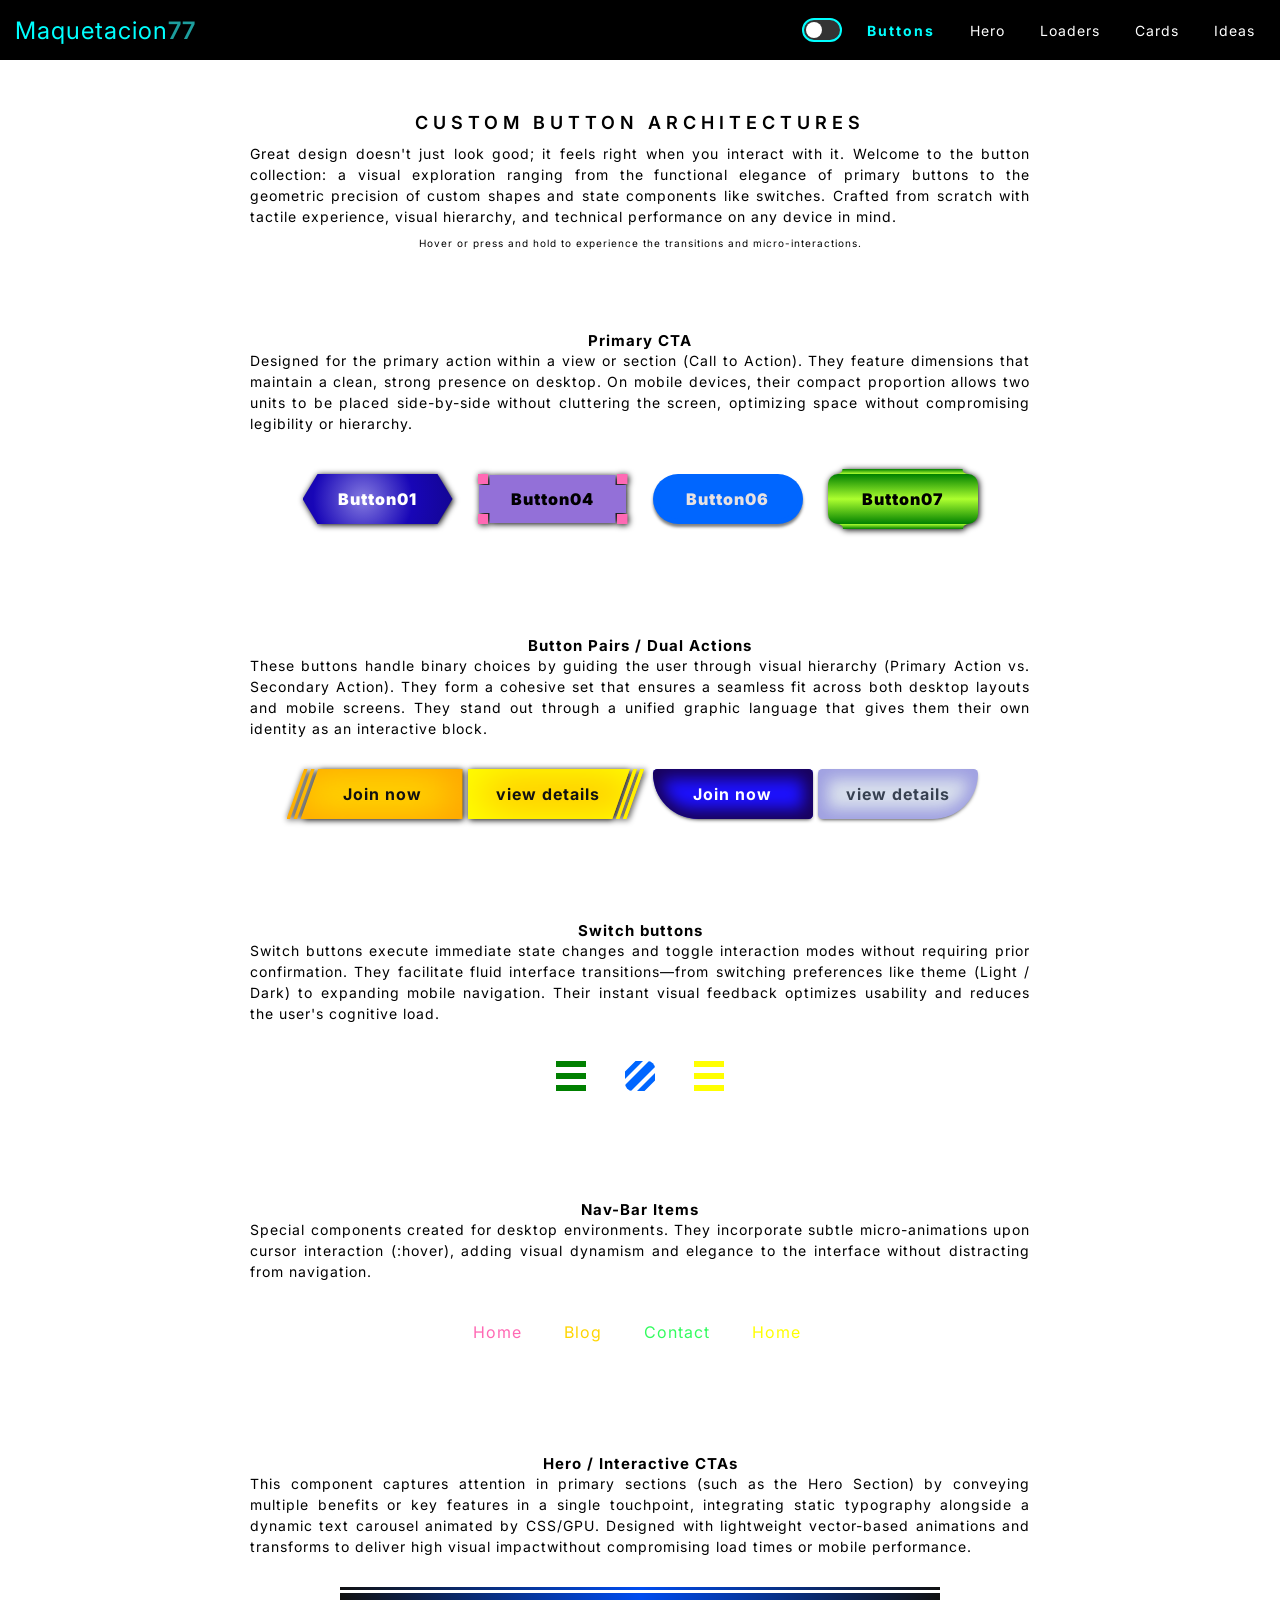
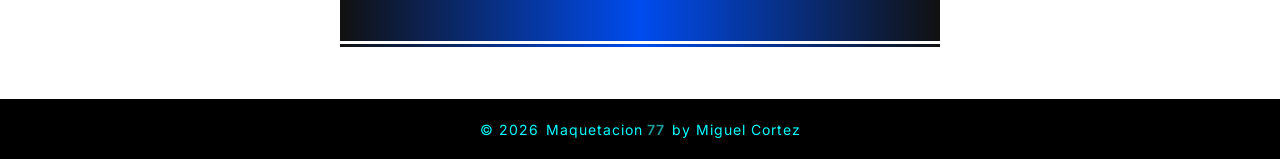
==== buttons.html @ 37ad55af "Update buttons.html" ====
<!doctype html>
<html lang="en">

<head>
  <meta charset="UTF-8" />
  <meta name="viewport" content="width=device-width, initial-scale=1.0" />

  <!-- SEO & Technical Metadata -->
  <title>Interactive Button Components & Gallery | Maquetacion77</title>
  <meta
    name="description"
    content="A curated collection of interactive UI buttons: primary, paired actions, hero triggers, nav-bar buttons, and advanced clip-path switch toggles built with pure CSS and JavaScript."
  />
  <meta name="robots" content="index, follow" />

  <!-- Open Graph / Social Media -->
  <meta property="og:type" content="website" />
  <meta property="og:url" content="https://maquetacion77.github.io/buttons.html" />
  <meta
    property="og:title"
    content="Interactive Button Components & Gallery | Maquetacion77"
  />
  <meta
    property="og:description"
    content="Discover unique button designs, micro-interactions, and fluid switch toggles to inspire your next web project."
  />
  <meta
    property="og:image"
    content="https://maquetacion77.github.io/images/images/buttons-preview.png"
  />

  <!-- Favicon -->
  <link rel="icon" href="favicon.svg" type="image/svg+xml" />

  <!-- Google Fonts -->
  <link rel="preconnect" href="https://fonts.googleapis.com" />
  <link rel="preconnect" href="https://fonts.gstatic.com" crossorigin />
  <link
    href="https://fonts.googleapis.com/css2?family=Inter:wght@400;600;700&family=Montserrat:wght@400;600;700&display=swap"
    rel="stylesheet"
  />

  <!-- CSS Stylesheets -->
  <link rel="stylesheet" href="pre-loader.css" />
  <link rel="stylesheet" href="styles.css" />
  <link rel="stylesheet" href="navbar.css" />
  <link rel="stylesheet" href="section.css" />
  <link rel="stylesheet" href="headerfooter.css" />
  <link rel="stylesheet" href="buttons.css" />

  <!-- Scripts -->
  <script src="pre-loader.js" defer></script>
</head>

<body>
  <!--#region preloader & header -->
  <div class="preloader-overlay" id="preloader">
    <div class="loader-container">
      <div class="spinner one">
        <div></div>
        <div></div>
        <div></div>
        <div></div>
        <div></div>
        <div></div>
        <div></div>
        <div></div>
        <div></div>
        <div></div>
        <div></div>
        <div></div>
      </div>
    </div>
  </div>
  <header class="main-header">
    <a href="index.html" class="logo">
      Maquetacion<span>77</span>
      <span class="sr-only">Go to home - Front-End & Layout Portfolio</span>
    </a>
    <button id="themeToggleBtn" class="header-theme-switch" type="button" aria-label="Cambiar tema de contenedores"
      aria-pressed="false"></button>
    <div id="main-header-deck" class="header__deck">
      <nav class="nav-bar" aria-label="Navegación principal">
        <ul class="nav-list">
          <li class="dropdown">
            <button type="button" class="dropdown-trigger is-current" aria-expanded="false" aria-haspopup="true">
              Buttons
            </button>
            <ul class="dropdown-menu">
              <li><a href="buttons.html#primary_btn">Primary</a></li>
              <li><a href="buttons.html#pairs_btn">Pairs</a></li>
              <li><a href="buttons.html#switch_btn">Switch</a></li>
              <li><a href="buttons.html#nav_btn">Nav</a></li>
              <li><a href="buttons.html#hero_btn">Hero</a></li>
            </ul>
          </li>
          <li class="dropdown">
            <button type="button" class="dropdown-trigger" aria-expanded="false" aria-haspopup="true">
              Hero
            </button>
            <ul class="dropdown-menu">
              <li><a href="hero01.html">Hero01</a></li>
              <li><a href="hero02.html">Hero02</a></li>
            </ul>
          </li>
          <li><a href="custom-loaders.html">Loaders</a></li>
          <li><a href="cards.html">Cards</a></li>
           <li><a href="ideas.html">Ideas</a></li>
        </ul>
      </nav>
    </div>

    <button id="toggleButton" class="nav-toggle" type="button" aria-expanded="false" aria-controls="main-header-deck"
      aria-label="Abrir menú"></button>
  </header>
  <!-- #endregion -->

  <!-- #region descripcion seccion buttons -->
  <section class="primary-section" id="primary_btn">
    <h1>CUSTOM BUTTON ARCHITECTURES</h1>
    <p>
     Great design doesn't just look good; it feels right when you interact with it. Welcome to the button collection: a visual exploration ranging from the functional elegance of primary buttons to the geometric precision of custom shapes and state components like switches. Crafted from scratch with tactile experience, visual hierarchy, and technical performance on any device in mind.
    </p>
    <span>Hover or press and hold to experience the transitions and micro-interactions.</span>
  </section>
  <!-- #endregion -->

  <!-- #region primary_btn -->
  <section class="primary-section">
    <h2>Primary CTA</h2>
    <p>
      Designed for the primary action within a view or section (Call to Action). They feature dimensions that maintain a clean, strong presence on desktop. On mobile devices, their compact proportion allows two units to be placed side-by-side without cluttering the screen, optimizing space without compromising legibility or hierarchy.
    </p>
    <div class="button__container">
        <div class="btn_wrapper"><a href="javascript:void(0)" class="primary_btn primary_btn_01 polygon01">Button01</a></div>
       <div class="btn_wrapper"><a href="javascript:void(0)" class="primary_btn primary_btn_04">Button04</a></div>
        <a href="javascript:void(0)" class="primary_btn primary_btn_06" data-text="Button06">Button06</a>
        <div class="btn_wrapper"><a href="javascript:void(0)" class="primary_btn primary_btn_07">Button07</a></div>
    </div>
  </section>
  <!-- #endregion -->

  <!-- #region pairs_btn -->
  <section class="primary-section" id="pairs_btn">
    <h2>Button Pairs / Dual Actions</h2>
    <p>
      These buttons handle binary choices by guiding the user through visual hierarchy (Primary Action vs. Secondary Action). They form a cohesive set that ensures a seamless fit across both desktop layouts and mobile screens. They stand out through a unified graphic language that gives them their own identity as an interactive block.
    </p>
    <div class="button__container">
      <div class="button-group">
       <div class="btn_wrapper"><a href="javascript:void(0)" class="pair01 btn-primary01"> Join now </a></div> 
       <div class="btn_wrapper"> <a href="javascript:void(0)" class="pair01 btn-secondary01">view details</a></div>
      </div>
       <div class="button-group">
        <a href="javascript:void(0)" class="pair02 btn-primary02"> Join now</a>
        <a href="javascript:void(0)" class="pair02 btn-secondary02" >view details</a>
      </div>
    </div>
  </section>
  <!-- #endregion -->

  <!-- #region switch_btn -->
  <section class="primary-section" id="switch_btn">
    <h2>Switch buttons</h2>
    <p>
     Switch buttons execute immediate state changes and toggle interaction modes without requiring prior confirmation. They facilitate fluid interface transitions—from switching preferences like theme (Light / Dark) to expanding mobile navigation. Their instant visual feedback optimizes usability and reduces the user's cognitive load.
    </p>
    <div class="button__container">
      <button class="s_btn_general switch_btn_01" id="switch_btn_01" aria-label="Cambiar estado"
        aria-pressed="false"></button>
      <button class="s_btn_general switch_btn_02" id="switch_btn_02" aria-label="Cambiar estado"
        aria-pressed="false"></button>
      <button class="s_btn_general switch_btn_03" id="switch_btn_03" aria-label="Cambiar estado"
        aria-pressed="false"></button>
    </div>
  </section>



  <!-- #endregion -->

  <!-- #region nav-bar_btn -->
 <section class="primary-section" id="nav_btn">
    <h2>Nav-Bar Items</h2>
    <p>
Special components created for desktop environments. They incorporate subtle micro-animations upon cursor interaction (:hover), adding visual dynamism and elegance to the interface without distracting from navigation.
    </p>
    <div class="button__container">
      <a href="javascript:void(0)" class="nav-link nav-link01" aria-current="page">Home</a>
      <a href="javascript:void(0)" class="nav-link nav-link04">Blog</a>
      <a href="javascript:void(0)" class="nav-link nav-link05">Contact</a>
      <a href="javascript:void(0)" class="nav-link nav-link06" aria-current="page">Home</a>
      </li>
    </div>
  </section>
  <!-- #endregion -->

  <!-- #region hero_btn -->
  <section class="primary-section" id="hero_btn">
    <h2>Hero / Interactive CTAs</h2>
    <p>
      This component captures attention in primary sections (such as the Hero Section) by conveying multiple benefits or key features in a single touchpoint, integrating static typography alongside a dynamic text carousel animated by CSS/GPU. Designed with lightweight vector-based animations and transforms to deliver high visual impactwithout compromising load times or mobile performance.
    </p>
    <div class="button__container">
  <a href="javascript:void(0)" class="hero-cta-btn">
    <div class="cta-content">
      <span class="cta-static">Boost your workflow:</span>
      <span class="cta-carousel" aria-hidden="true">
        <span class="carousel-item01">Fast and lightweight</span>
        <span class="carousel-item02">GPU animations</span>
        <span class="carousel-item03">100% Responsive</span>
      </span>
    </div>
  </a>
</div>
  </section>
  <!-- #endregion -->
<script src="buttons.js" defer></script>
  <script src="toggleButton.js" defer></script>
  <footer class="flex---">
    <p>
      &copy; 2026 <span>Maquetacion</span><span>77</span> by Miguel Cortez
    </p>
  </footer>
</body>

</html>
---- pre-loader.css ----
/* Capa que bloquea y tapa toda la pantalla */
.preloader-overlay {
  position: fixed;
  top: 0;
  left: 0;
  width: 100vw;
  height: 100vh;
  background-color: var(--cls-black, #000); /* Tu fondo oscuro */
  display: flex;
  justify-content: center;
  align-items: center;
  
  /* Clave de nivel Senior: Debe estar sobre TODO */
  z-index: 99999; 
  
  /* Transición suave para cuando desaparezca */
  transition: opacity 0.5s ease, visibility 0.5s ease;
}

/* LA CLASE SIVIRÁ PARA DESVANECERLO CON JS */
.preloader-overlay.fade-out {
  opacity: 0;
  visibility: hidden;
  pointer-events: none; /* Evita que el usuario haga click sin querer en algo invisible */
}
---- styles.css ----
html {
   font-size: 62.5%;
  scroll-padding-top: 60px;
}
@import url('https://fonts.googleapis.com/css2?family=Inter:ital,opsz,wght@0,14..32,100..900;1,14..32,100..900&display=swap');

:root {
  /* Brand Colors */
  --brand-primary: #00ffff;
  --brand-secondary: #1d9e9e;
  /* Base Colors */
  --cls-white: #ffffff;
  --cls-black: #000000;
   --color-accent: #6495ed;
    --onyx-dark: #171414;
    --Soft-slate-gray:#475569;
  /* Functional / Alpha Colors */
  --bg-overlay: #0000001a; 
   --color-card-overlay: #11111173;
  /* Typography */
  --font-main: "Inter", sans-serif;
   /* Loader */
  --spinner-size: 100px; 
  --scale:1;
  /* nav-buttons */
         --nav02: #13dfdf; 
        --nav03: #ccff00; 
        --nav04: #ffd500; 
        --nav05: #33fc5f; 
        --nav06: #ffff00; 
        --nav07: #ff69b4; 
}

* {
  margin: 0;
  padding: 0;
  box-sizing: border-box;
    font-family: var(--font-main);
     text-decoration: none;
  list-style: none;
  letter-spacing: 1px;
  color: var(--cls-black);
}
a,
button,
input,
textarea,
select,
.is-clickable {
  -webkit-tap-highlight-color: transparent;
}
nav a {
  font-size: 1.5rem;
}
.flex--- {
  display: flex;
  align-items: center;
  justify-content: center;
}
.flex__c---{
  display: flex;
  flex-direction: column;
 align-items: center;
}

body {
  max-width: 1920px;
  margin: auto;
  position: relative;
  padding-top: 60px;
  
}
  p{
    font-size: 1.4rem;
    line-height: 150%;
  }
  .btn_wrapper {
  display: inline-block;
  filter: drop-shadow(1px 1px 3px rgba(0, 0, 0, 1)); 
}
.sr-only {
  position: absolute;
  width: 1px;
  height: 1px;
  padding: 0;
  margin: -1px;
  overflow: hidden;
  clip: rect(0, 0, 0, 0);
  clip-path: inset(50%);
  border: 0;
  white-space: nowrap; 
}

/* #region subtitle_style */

.s_s_01{
  color: #ffffff;
  
  background-color: #57505063;
  background-color: #3a3434;
background-image: url('data:image/svg+xml;utf8,<svg xmlns="http://www.w3.org/2000/svg" width="100" height="100" viewBox="0 0 100 100"> <polygon points="50 0 50 20 20 50 50 80 50 100 0 50" fill="%23f1eaea4c" /> <polygon points="100 50 100 70 70 100 50 100" fill="%23f1eaea4c" /> <polygon points="50 0 70 0 100 30 100 50" fill="%23f1eaea4c" /><polygon points="50 0 100 50 50 100 50 80 80 50 50 20" fill="%231f1e1e" /> <polygon points="0 50 50 100 30 100 0 70" fill="%231f1e1e" /> <polygon points="30 0 50 0 0 50 0 30" fill="%231f1e1e" /></svg>');
  background-repeat: repeat;
  background-size: 30px 30px;
  width:100%;
  height: 40px;
  line-height: 40px; 
  letter-spacing: 1px;
  position: relative;
  border-radius: 25px;
  margin-bottom: 20px;
}
.s_s_01:after{
  content: "";
  position: absolute;
  inset: -4px;
  border: 2px solid #3a3434;
  border-radius: calc(40px + 4px);
}
.s_s_04{
  position: relative;
  padding: 10px 30px;
}
.s_s_04::after{
   content: "";
      position: absolute;
      inset: 0;
       filter: brightness(1.5);
    
      background-color: rgb(20, 9, 226);
      clip-path: polygon(7px 0, 100% 0, 100% 100%, 0 100%, 0 0, 5px 0, 5px 5px, 0 5px, 0 7px, 2px 7px, 2px calc(100% - 7px), 0 calc(100% - 7px), 0 calc(100% - 5px), 5px calc(100% - 5px), 5px 100%, 7px 100%, 7px calc(100% - 2px), calc(100% - 7px) calc(100% - 2px), calc(100% - 7px) 100%, calc(100% - 5px) 100%, calc(100% - 5px) calc(100% - 5px), 100% calc(100% - 5px), 100% calc(100% - 7px), calc(100% - 2px) calc(100% - 7px), calc(100% - 2px) 7px, 100% 7px, 100% 5px, calc(100% - 5px) 5px, calc(100% - 5px) 0, calc(100% - 7px) 0, calc(100% - 7px) 2px, 7px 2px);
}

.s_s_02 {
  max-width: max-content;
  margin-bottom: 5px; 
  padding-left:15px;
  border-radius: 3rem;
  background-color: #111111;
  color: #ffffff;
}

.s_s_02 span {
  display: inline-block; 
  background-color: #ffffff;
  color: #111111;
  padding: 15px ; 
  border: 2px solid #111111;
  border-radius: 3rem; 
}
.s_s_03{
 
  display: block;
  width: 100%;
  height: 70px;
  font-weight: 900;
  box-sizing: border-box;
  position: relative;
  overflow: hidden;
}
.s_s_03 h2{
  width:1920px ;
  height: 70px;
  position: absolute;
  left: 50%;
  transform: translateX(-50%);
  display: flex;
  flex-direction: column;
  padding: 10px;
  background: linear-gradient(to bottom, black 0, white 10px, black 70px);
  
   
    clip-path: path("M0 0 Q1920 0 1920 0 1920 20 1920 20 1060 20 1060 20 1050 20 1050 30 1050 70 960 70 870 70 870 30 870 20 860 20 0 20 0 20 0 0 0 0");
    
    
}

/* #endregion */

/* 1. forces all elements injected by the translator (<font>) to inherit their parent's color */
font {
  color: inherit !important;
}
---- navbar.css ----
.nav-list, 
.dropdown-menu {
  list-style: none;
  margin: 0;
  padding: 0;
}

.nav-list {
  display: flex;
  align-items: center;
  gap: 15px;
}
.nav-bar a,
.dropdown-trigger {
font-size: 1.4rem;
  position: relative;
  text-decoration: none;
  color: var(--cls-white, #fff);
  background: transparent;
  border: none;
  cursor: pointer;
  padding: 5px 10px;
  display: inline-flex;
  align-items: center;
  justify-content: center;
}
.nav-list > li > a::after,
.dropdown-trigger::after {
  content: "";
  z-index: 5;
  position: absolute;
  transition: 0.5s ease;
  top: 0;
  left: 0;
  height: 95%;
  width: 0%;
  border-bottom: 1px solid var(--cls-white, #fff);
}

.nav-bar a:hover::after,
.dropdown-trigger:hover::after
 {
  width: 100%;
}
.nav-bar .is-current { 
  color: var(--brand-primary); 
  font-weight: bolder;
  letter-spacing: 2px;
}
.dropdown {
  display: inline-block;
  position: relative;
}

.dropdown-menu {
  display: block;
  position: absolute;
  top: 100%;
  left: 50%;
  transform: translateX(-50%); 
  background-color: var(--cls-black, #000);
  border-radius: 0 0 10px 10px;
  padding: 10px 0 0 0;
  z-index: 10;
  overflow: hidden;
  clip-path: polygon(0% 0%, 100% 0%, 100% 0%, 0% 0%);
}

@keyframes dropani {
  0% {
    clip-path: polygon(0% 0%, 100% 0%, 100% 0%, 0% 0%);
  }
  100% {
    clip-path: polygon(0% 0%, 100% 0%, 100% 100%, 0% 100%);
  }
}

.dropdown:hover .dropdown-menu,
.dropdown:focus-within .dropdown-menu 
{
  /* display: block; */
  animation: dropani 0.3s linear forwards;
}

.dropdown-menu li a {
  padding: 8px 16px;
  text-decoration: none;
  display: block;
  color: var(--cls-white, #fff);
  transition: 0.3s ease;
  font-size: 1.4rem;
  white-space: nowrap;
}

.dropdown-menu li a:hover {
  background-color: rgb(68, 66, 66); 
}
.nav-toggle {
  width: 30px;
  height: 30px;
  padding: 0;
  position: relative; 
  z-index: 20;
  border: unset;
  cursor: pointer;
  background:transparent; 
  display: none;
}

.nav-toggle:after {
  content: "";
 position: absolute;
 inset: 0;
  background-color: var(--brand-secondary);
 
   clip-path: polygon(
    0%0%,
    50%0%,
    100%0%,
    100%20%,
    0%20%,
    0%0%,
    0%40%,
    40%40%,
    60%40%,
    100%40%,
    100%50%,
    100%60%,
    60%60%,
    40%60%,
    0%60%,
    0%50%,
    0%40%,
    0%80%,
    100%80%,
    100%100%,
    50%100%,
    0%100%,
    0%80%,
    0%40%
  );
   transform: translateZ(0);
  will-change: clip-path;
  transition:clip-path 0.2s ease;
}

.icon:after {

   clip-path: polygon(
    0%20%,
    0%0%,
    20%0%,
    50%40%,
    40%50%,
    0%20%,
    0%80%,
    40%50%,
    50%40%,
    80%0%,
    100%0%,
    100%20%,
    60%50%,
    50%60%,
    20%100%,
    0%100%,
    0%80%,
    50%60%,
    60%50%,
    100%80%,
    100%100%,
    80%100%,
    50%60%,
    0%80%
  );
}
@media only screen and (max-width: 900px) {


  .nav-toggle {
    display: block;
  }

  .header__deck {
    position: fixed;
    background: linear-gradient(to left, #111, var(--brand-secondary), #111);
    top: 0;
    left: 0;
    width: 100%;
    height: 100vh;
    display: flex;
    align-items: center;
    justify-content: center;
    z-index: 10;
    transform: translateX(-100%);
    transition: transform 0.4s ease-in-out, visibility 0.4s;
    visibility: hidden;
  }

  .header__deck.is-open {
    transform: translateX(0);
    visibility: visible;
  }

  .nav-list {
    flex-direction: column;  
    gap: 0;
  }
  .header__deck .nav-bar a,
  .header__deck .dropdown-trigger {
    padding: 10px;
    position: relative;
    display: flex;  
    text-align: center;
    align-items: center;
    justify-content: center;
    color: var(--cls-white);
    width: 110px;
     aspect-ratio: 1/0.8;
    font-size: 1.4rem;
    letter-spacing: 2px;
background: var(--bg-overlay);
    margin: 3px;
    clip-path: polygon(0% 50%, 30% 0%, 70% 0%, 100% 50%, 70% 100%, 30% 100%);
    
  }

  .dropdown-menu {
    top: 35px;
    left: 81px;
    transform: none;
    background-color: transparent;
    border-radius: 0 0 10px 10px;
    padding: 10px 0;
    z-index: 100;
  }

  .header__deck .dropdown-menu li a {
    margin: 6px;
    font-size: 1.4rem;
    clip-path: polygon(0% 50%, 30% 0%, 70% 0%, 100% 50%, 70% 100%, 30% 100%);
    transform: scale(0);
    transition: transform 0.5s ease;
  }
  .dropdown:hover .dropdown-menu li a,
.dropdown:focus-within .dropdown-menu li a {
transform: scale(1);
}

  .nav-bar a::after,
  .dropdown-trigger::after {
    display: none;
  }
}
@media only screen and (max-width: 900px) and (orientation: landscape) and (max-height: 500px){
   .nav-list {
    flex-direction: row;  
    gap: 0;
    
  }
   .header__deck .nav-bar a,
  .header__deck .dropdown-trigger{
    width: 100px;
     aspect-ratio: 1/1.1;
   
     clip-path: polygon(50%0%,100%30%,100%70%,50%100%,0%70%,0%30%);
    
  }
  .dropdown .dropdown-menu
 {
 display: flex;
  flex-direction: row;
  top: -80%;
  left:-50%;  
}
.dropdown .dropdown-menu li a{
 
   margin: 3px;
   aspect-ratio: 1/1.1;
   width: 100px;
  clip-path: polygon(50%0%,100%30%,100%70%,50%100%,0%70%,0%30%);
}
}
---- section.css ----
/* #region 00 */
.primary-section,
.primary-section-cards {
  width: 100%;
  max-width: 800px;
  padding:50px 10px 20px 10px ;
  margin:  2px auto;
  position: relative;
  overflow: hidden;
  display: flex;
  align-items: center;
  justify-content: center;
  flex-wrap: wrap;

}
.primary-section-cards{
height: 470px;
padding: unset;
}

.primary-section h1{
  padding-bottom:10px;
  font-size: 1.8rem;
  font-weight: 600;
  text-align: center;
  letter-spacing: 0.5rem;
}
.primary-section p {
    text-align: justify;
}
.primary-section span{
  text-align: center;
  padding: 10px 0;
}
.loaders-container {
  margin-top: 10px;
  width: 100%;
  height: 300px;
   display: grid;
  grid-template-columns:repeat(5, 1fr) ;
  grid-template-rows: repeat(4, 1fr) 4rem ;

}
.loader-display {
  grid-column: 5 / -1;
  grid-row: 1/ -1; 
  position: relative;
  display: flex;
box-shadow: inset 3px 3px 10px var(--bg-overlay),
inset 0px -3px 10px var(--bg-overlay);
  justify-content: center;
  transition:0.4s ease ;
  background: var(--cls-white);
 transition: background 0.5s ease;
 border-radius: 20px 0 0 20px;
 
}

.loader-display.has-dark-bg {
   transition: background 0.5s ease;
  background: var(--cls-black);
}
.bg-toggle {
  position: absolute;
  top: 10px;
  left: 10px;
  width: 30px;
  height: 30px;
background: #111;
clip-path: polygon(0%0%,40%0%,40%10%,60%10%,60%0%,100%0%,100%40%,90%40%,90%60%,100%60%,100%100%,60%100%,60%90%,40%90%,40%100%,0%100%,0%60%,10%60%,10%40%,0%40%);
   border: transparent;
  border-radius: 50%;
  cursor: pointer;
  transform: rotate(0) scale(1);
  transition: transform 0.5s ease;
  z-index: 5;
}
.loader-display.has-dark-bg .bg-toggle {
    transform: rotate(45deg) scale(0.8);
    background: #fff;
  transition: transform 0.5s ease;
}


.loaders-descriptions {
  grid-column: 2/ 5;
  grid-row: 1 / -1;
display: flex;
  align-items: center;
  justify-content: center;
  padding:10px;
}
.loaders-descriptions p {
  display: none;
  margin: 0;
}

.loaders-descriptions p.active {
  display: block;
}
.loaders-nav {
  display: flex;
  flex-direction: column; 
  grid-column: 1/ 2;
  grid-row: 1/ -1;
  gap: 0.5rem;
  justify-content: center;
  align-items: center;
}

.loaders-nav button {
  width: 100%;
  height: calc(100% / 5);
  font-size: 1.4rem;
  border: none;
  background-color: var( --bg-overlay);
  display: flex;
  align-items: center;
  justify-content: center;
  clip-path: polygon(0% 0%, 90% 0%, 100% 50%, 90% 100%, 0% 100%);
  cursor: pointer;
  position: relative;
  transition: 0.3s ease;
}
.loaders-nav button:hover {
  background-color: var(--brand-secondary);
  color: var(--cls-white);
}
.loaders-nav button::after {
  content: "";
  position: absolute;
  top: 0;
  left: 0;
  height: 100%;
  background-color: var(--brand-primary);
  z-index: 1;
  clip-path: polygon(85% 0%, 90% 0%, 100% 50%, 90% 100%, 85% 100%, 95% 50%);
  width: 100%;
  opacity: 0;
  transition: opacity 0.3s ease-in-out; 
}
.loaders-nav button.active::after {
  opacity: 1;
}
.spinner-card figcaption{
  text-align: center;
}
@media only screen and (max-width: 500px){
  .loaders-nav {
  flex-direction: row; 
  grid-column: 1/ -1;
  grid-row: 5/ -1;
  justify-content: center;
  align-items: center;
} 
.loaders-nav button {
   width: calc(100% / 5);
    height: 100%;
  font-size: 1.4rem;
  display: flex;
  gap: 0.5rem;
   flex-direction: column;
 clip-path: polygon(0%20%,50%0%,100%20%,100%100%,0%100%);
  position: relative;
}
  .loaders-nav button::after {
   height: 100%; 
 clip-path: polygon(0%20%,50%0%,100%20%,100%30%,50%10%,0%30%);
  width: 100%;
 transition: height 0.3s ease-in-out;
  }
    .loaders-nav button .active {
    background-color: var(--brand-primary);
    color: var(--cls-white);
  }
.loader-display {
  grid-column: 1/ -1;
  grid-row: 1/ 2; 
  position: relative;
  display: flex;
  justify-content: center;
  border-radius: 0 0 0 0;
}
.loaders-descriptions {
  grid-column: 1/ -1;
  grid-row: 2 / 5;
  display: flex;
  align-items: center;
  justify-content: center;
  padding: 0;
}
}
/* #endregion */

/* #region 1. Brand / Hero Section Styles===================================== */
.about__01 {
  position: relative;
  clip-path: polygon(0% 0%, 100% 20%, 100% 100%, 0% 100%);
 
}
.about__01::after { 
  content: "";
  position: absolute;
  inset: 0;
 
}
.landing-about__container {
  max-width: 800px;
  margin: 0 auto;
  padding: 80px 10px;
  position: relative;
}
.landing-about__text {
  font-size: 1.6rem;
  line-height: 150%;
}
.landing-hero {
  max-width: 1920px;
  height: calc(100vh - 60px);
  display: flex;
  align-items: center;
  justify-content: left;
  position: relative;
  overflow: hidden;
}
   :root {
 --primary-color: conic-gradient(from -40deg,white, var(--brand-secondary),white);
}
.recuadro,
.recuadro div{
   display: flex;
   align-items: center;
   justify-content: center;
     background-image: var(--primary-color);
}
.recuadro{
  z-index: -5;
    width: 5000px;
    height: 5000px;
    overflow: hidden;
}

.recuadro div{
  position: absolute;
    border-radius: 50%;

}
.recuadro .borde{ width: 4500px;height:4500px;box-shadow: -3px -3px 3px 0px rgba(0, 0, 0, 0.421);}
.recuadro .borde02{width: 1800px;height: 1800px;box-shadow: -3px -3px 3px 0px rgba(0, 0, 0, 0.421);}
.recuadro .borde03{width: 1600px;height:1600px;box-shadow: -3px -3px 3px 0px rgba(0, 0, 0, 0.421);}
.recuadro .borde04{width: 1400px;height: 1400px;box-shadow: -3px -3px 3px 0px rgba(0, 0, 0, 0.421);}
.recuadro .borde05{width: 1200px;height: 1200px;box-shadow: -3px -3px 3px 0px rgba(0, 0, 0, 0.421);}
.recuadro .borde06{width: 1000px;height: 1000px;box-shadow: -3px -3px 3px 0px rgba(0, 0, 0, 0.421);}
.recuadro .borde07{width: 800px;height: 800px;box-shadow: -3px -3px 3px 0px rgba(0, 0, 0, 0.421);}
.recuadro .borde08{width: 600px;height: 600px;box-shadow: -3px -3px 3px 0px rgba(0, 0, 0, 0.421);}
.recuadro .borde09{width: 400px;height: 400px;box-shadow: -3px -3px 3px 0px rgba(0, 0, 0, 0.421);}
.recuadro .borde10{width: 200px;height: 200px;box-shadow: -3px -3px 3px 0px rgba(0, 0, 0, 0.421);}
.landing-hero__container {
 
  position: absolute;
  top: 60%;
  left: 5%;
  max-width: 600px;
  padding: 15px 10px;
}
.landing-hero__subtitle {
  color: var(--Soft-slate-gray);
  font-size: 1.6rem;
  line-height: 150%;
}
.landing-hero__title {
  font-size: 4rem;
  color: var(--Soft-slate-gray);
}
/* #endregion */

/*#region 2. 1L&2R=====================================*/

.about-grid {
  position: relative;
  max-width: 1150px;
  margin: 0 auto;
  display: flex;
  padding: 30px 10px ;
  gap: 10px;
}
.about-grid:not(:last-of-type):after
{
  content: "";
  position: absolute;
  width: 100%;
  height: 5px;
  bottom: 0px;
  right: 0;
  left: 0;
  margin:0 auto;
background: linear-gradient(to bottom, rgb(240, 239, 234), rgb(24, 22, 22));
}
.about-grid h2{
  text-align: center;
}

/* Secondary Column (Wrapper for the 2 right-hand cards)*/
.about-grid__secondary-column {
  flex-grow: 1; 
  min-width: 0;
  display: flex;
  flex-direction: column;
  gap: 10px;
}
/* ==========================================================================
   3. Component: Cards & Media
   ========================================================================== */

/* Specific size for the main featured card on desktop */
.card--featured {
  min-width: 66%;
}
/* Image Wrapper and Sizing */
.card__image-wrapper {
  position: relative;
  width: 100%;
  aspect-ratio: 16 / 9;
  overflow: hidden;
}
.card__img {
  width: 100%;
  height: 100%;
  object-fit: cover;
  display: block;
}
/* Card Content Areas */
.card__content {
  padding: 30px 0;
  display: flex;
  flex-direction: column;
}

.card__overlay-content {
  position: absolute;
  bottom: 0;
  left: 0;
  right: 0;
  padding: 20px;
  background: linear-gradient(to top, rgba(0,0,0,0.85), rgba(0,0,0,0));
}
.card__overlay-content h2, 
.card__overlay-content p{
  color: #fff;
}
/* ==========================================================================
   4. Flexbox Alignment Logic for Secondary Column (Dynamic heights)
   ========================================================================== */
/* Force first card to stretch vertically */
.about-grid__secondary-column .card:first-child {
  flex-grow: 1;
  display: flex;
  flex-direction: column;
}
/* Adjust image container of first card to use full available height */
.about-grid__secondary-column .card:first-child .card__image-wrapper {
  flex-grow: 1;
  height: 100%;
  aspect-ratio: auto; /* Overrides 16:9 to adapt vertically */
}
/* Second card adapts natively to its text length without stretching */
.about-grid__secondary-column .card:last-child {
  flex-grow: 0;
}
/* ==========================================================================
   5. Responsive Media Queries
   ========================================================================== */
@media only screen and (max-width: 1130px) {
  /* Set both columns to exactly 50% width minus half of the 10px gap */
  .card--featured, 
  .about-grid__secondary-column {
    flex: 0 0 calc(50% - 5px); 
    min-width: 0;
    
  }
}

@media only screen and (max-width: 560px) {
 
  .about-grid {
    flex-direction: column;
  }
  .about-grid__secondary-column {
    flex-direction:column;
  }
}
/* #endregion */

/* #region 3. SECTION: About Showcase (40/60 Layout) */


.about-grid__aside-container {
  flex: 0 0 calc(40% - 5px);
  min-width: 0;
  position: relative; 
}
    .about-grid__aside-container img{
      width: 100%;
      height: 100%;
    }
.about-grid__main-content {
  flex: 0 0 calc(60% - 5px);
  min-width: 0;
  display: flex;
  flex-direction: column;
  justify-content: center;
}
/* RESPONSIVE: Stacks vertically at 1130px with right column on top */
@media only screen and (max-width: 1130px) {
  .about-grid.px1130 {
    flex-direction: column;
    gap: 20px; 
  }
  .about-grid__aside-container,
  .about-grid__main-content {
    flex: 0 0 calc(100% - 10px); /* Ambos toman el 100% del ancho disponible */
  }
  .about-grid__text {
    text-align: left; /* Mejora la legibilidad en pantallas más chicas */
  }
}
/* #endregion */

/* #region 4. 1L&1R=====================================  */


.split-card {
  flex: 0 0 calc(50% - 5px); 
  min-width: 0;
  display: flex;
  gap: 15px;
}

.split-card--image-left {
  flex-direction: row-reverse;
}

.split-card--image-right {
  flex-direction: row;
}

.split-card__image-wrapper_x4 {
  flex: 0 0 calc(50% - 7.5px);
  aspect-ratio: 16 / 9;
  display: flex;
  flex-wrap: wrap;
  gap: 10px;
  overflow: hidden;
}

.split-card__image-wrapper_x4 img {
  width: calc(50% - 5px);
  height: calc(50% - 5px);
  object-fit: cover;
  display: block;
}

.split-card__content:nth-child(1) {
  flex: 0 0 calc(100% - 0px);
  display: flex;
  flex-direction: column;
}

.split-card__content:nth-child(2) {
  flex: 0 0 calc(50% - 7.5px);
  display: flex;
  flex-direction: column;
  align-items: center;
}
.split-card__title {
  margin: 0 0 10px 0;
  font-size: 1.5rem;
  line-height: 1.2;
}



/* RESPONSIVE */
@media only screen and (max-width: 1130px) {
  .split-card {
    flex-direction: column !important;
    gap: 15px;
    height: auto; 
  }

  .split-card__image-wrapper_x4 {
    flex: none; 
    width: 100%;
    aspect-ratio: 16 / 9; 
    height: auto; 
  }

  .split-card__content {
    flex: none; 
    height: auto;
  }
}

@media only screen and (max-width: 560px) {
  .split-grid {
    flex-direction: column;
    gap: 30px;
  }

  .split-card {
    flex: 0 0 100%;
  }
}

/* #endregion */

/* #region 5. carrousel&subtitle===================================== */

.carousel-container {
  width: 100%;
display: flex;
justify-content: center;
  overflow: hidden; 
}
.s_s_03,
.carousel-container{
 -webkit-mask-image: linear-gradient(to right, transparent, black 15%, black 85%, transparent);
  mask-image: linear-gradient(to right, transparent, black 15%, black 85%, transparent);
}
.images-track {
  display: flex;
  gap: 10px;              
  width: max-content;     
  margin: 0 auto;          
}

/* 3. Reglas estrictas para las imágenes */
.images-track img {
  width: 100px;
  height: 100px;
  flex-shrink: 0;         
  object-fit: cover;
}

/* Estilos básicos para los textos inferiores */
.about-subtitle {
  /* margin: 10px 0 0 0; */
  font-size: 1.8rem;
  text-align: center;
}

.about-text {
margin: 0 auto;
  max-width: 800px;
}
/* #endregion */

/* #region 6. 1L&1R cards=====================================  */
.split-card__image-wrapper_x1 {
  flex: 0 0 calc(50% - 7.5px);
  overflow: hidden;
}
.split-card__image-wrapper_x1 img{
  width: 100%;
  object-fit: cover;
  display: block;
}
.split-card__title {
  margin: 0 0 10px 0;
  font-size: 1.5rem;
  line-height: 1.2;
}
/* RESPONSIVE */
@media only screen and (max-width: 1130px) {
  .split-card__image-wrapper_x1 {
    flex: none; 
    display: flex;
  }

  .split-card__content {
    flex: none; /* Permite que el contenedor de texto mida exactamente lo que ocupe su párrafo */
    height: auto;
  }
}

@media only screen and (max-width: 560px) {
  .split-grid {
    flex-direction: column;
    gap: 30px;
  }
  .split-card {
    flex: 0 0 100%;
  }
}

/* #endregion */
---- headerfooter.css ----
.main-header{
  width: 100%;
  height: 60px;
  background-color: var(--cls-black);
  display: flex;
  align-items: center;
  justify-content: space-between;
  padding: 15px;
  position: fixed;
  top: 0;
  left: 0;
  z-index: 100;
}



.logo {
  font-size: 2.4rem;
  color: var(--brand-primary);
  text-decoration: none; /* Limpieza visual */
}

.logo span {
  font-weight: 600;
  color: var(--brand-secondary);
}

@media only screen and (max-width: 850px) {
  /* Al estar el botón adentro, el logo se queda a la izquierda y el botón a la derecha naturalmente */
.main-header{
    justify-content: space-between; 
  }
  /* .logo span {
    font-size:rem;
  } */
}

footer {
  width: 100%;
  height: 60px;
  background-color:var(--cls-black);
}
footer p {
  color: var(--brand-primary);
  font-size: 1.4rem;
  line-height: 150%;
}
footer p span {
  color: var(--brand-primary);
  padding: 2px;
}
footer p span:last-child {
  font-weight: 600;
  color: var(--brand-secondary);
}
---- buttons.css ----
/* #region 00 theme-switch */
.main-header {
  display: flex;
  align-items: center;
  justify-content: space-between;
}

.header-theme-switch {
  width: 40px;
  height: 24px;
  background-color: #333;
  border: 2px solid var(--brand-primary, #00ffff);
  border-radius: 12px;
  cursor: pointer;
  position: relative;
  z-index: 9; 
  margin-left: auto;
  margin-right: 15px;
  transition:
    background-color 0.3s ease,
    border-color 0.3s ease;
  padding: 0;
  outline: none;
  -webkit-tap-highlight-color: transparent;
}

.header-theme-switch::after {
  content: "";
  position: absolute;
  top: 2px;
  left: 2px;
  width: 16px;
  height: 16px;
  background-color: #fff;
  border-radius: 50%;
  transition:
    transform 0.3s ease,
    background-color 0.3s ease;
}

.header-theme-switch.theme-active {
  background-color: var(--brand-primary, #00ffff);
}

.header-theme-switch.theme-active::after {
  transform: translateX(16px);
  background-color: #111;
}

.header-theme-switch:focus-visible {
  outline: 2px solid #fff;
  outline-offset: 2px;
}


.button__container.bg-dark-theme {
  background-color: #111 !important;
  transition: background-color 0.4s ease;
}
/* #endregion */

/* #region 01 primary*/

@import url("https://fonts.googleapis.com/css2?family=Kdam+Thmor+Pro&display=swap");

.button__container {
  width: 100%;
  display: flex;
  flex-wrap: wrap;
  align-items: center;
  justify-content: center;
  gap: 25px;
  margin: 10px 0;
  transition: background-color 0.4s ease;
  padding: 20px 0;
}

.button__container .primary_btn {
  width: 150px;
  height: 50px;
  box-sizing: border-box;
  display: block;
  text-align: center;
  line-height: 50px;
  font-size: 1.6rem;
  letter-spacing: 1px;
  position: relative;
  font-weight: bold;
  margin: 10px 0;
  font-weight: 900;
}
.polygon01 {
  clip-path: path(
    "M15 0 Q135 0 135 0 150 25 150 25 135 50 135 50 15 50 15 50 0 25 0 25 15 0 15 0"
  );
}
.btn_wrapper {
  display: inline-block;
  filter: drop-shadow(1px 1px 3px rgba(0, 0, 0, 1)); 
}
.primary_btn_01 {
  color: #fff;
  background: radial-gradient(
    circle at 40% 50%,
    rgb(132, 122, 224) 0px,
    rgb(24, 6, 183) 50px,
    rgb(8, 3, 53) 200px
  );
  transition:transform 0.3s ease;
}
.primary_btn_01:hover{
  transform: scale(1.03);
}

.primary_btn_04 {
  transition:
    background-color 0.3s ease,
    color 0.3s ease;
  z-index: 2;
}
.primary_btn_04::after,
.primary_btn_04::before {
  content: "";
  transition: background-color 0.3s ease;
  position: absolute;
  inset: 0;
  z-index: -1;
}
.primary_btn_04::after {
  background-color: #ff69b4;
  clip-path: polygon(
    0%0%,
    7%0%,
    7%20%,
    0%20%,
    0%0%,
    0%100%,
    0%80%,
    7%80%,
    7%100%,
    0%100%,
    100%100%,
    93%100%,
    93%80%,
    100%80%,
    100%100%,
    100%0%,
    100%20%,
    93%20%,
    93%0%,
    100%0%,
    100%100%,
    0%100%
  );
}
.primary_btn_04::before {
  background: #9370d8;
  clip-path: polygon(
    1%22%,
    8%22%,
    8%2%,
    92%2%,
    92%22%,
    99%22%,
    99%78%,
    92%78%,
    92%98%,
    8%98%,
    8%78%,
    1%78%
  );
}
.primary_btn_04:hover:after {
  background-color: #9370d8;
}
.primary_btn_04:hover:before {
  background-color: #ff69b4;
}

.primary_btn_06{
   color: #e7e1e1;
  border-radius: 25px;
  background-color:  #0066ff;
  box-shadow: 0 3px 3px rgba(0, 0, 0,0.5);
}

.primary_btn_06:after{
    content:attr(data-text);
    position: absolute;
    display: flex;
    justify-content: center;
    align-items: center;
  inset: 5px;
  background-color:  #0066ff;
  border-radius: calc(25px + 5px);
     transition: background-color 0.2s ease-in-out, box-shadow 0.2s ease-in-out;
}
.primary_btn_06:hover::after{
  box-shadow: inset 0 2px 4px rgba(0, 0, 0, 0.4);
background-color: #095fe0;
}

.primary_btn_07 {
  background: linear-gradient(to top, green, greenyellow, green);
  border-radius: 10px;
  transition:
    color 0.3s ease,
    letter-spacing 0.3s ease;
}
.primary_btn_07:hover {
  color: rgb(62, 60, 60);
  letter-spacing: 2px;
}
.primary_btn_07::after,
.primary_btn_07::before {
  content: "";
  width: 100%;
  height: 5px;
  position: absolute;
  top: -5px;
  left: 0;
  background: linear-gradient(to top, greenyellow, green);
  clip-path: path("M8 5 Q15 5 15 0 135 0 135 0 135 5 142 5 8 5 8 5  ");
}
.primary_btn_07::before {
  transform: rotate(180deg);
  top: 50px;
}
/* #endregion */

/* #region 02 pairs */

      .button-group {
        width: 325px;
        height: 50px;
        box-sizing: border-box;
        display: flex;
        justify-content: space-between;
      }
      /* #region pair01 */
      .button-group .pair01 {
        width: 160px;
        height: 50px;
        color: #111;
        font-weight: bold;
        display: flex;
        justify-content: center;
        align-items: center;
        text-decoration: none;
        font-size: 1.6rem;
        letter-spacing: 1px;
        position: relative;
        z-index: 2;
        
        /* filter: drop-shadow(0 0.3rem 0.1rem rgb(243, 0, 0)); */
      }
      .button-group .pair01.btn-primary01::after,
      .button-group .pair01.btn-secondary01::after {
        content: "";
        position: absolute;
        width: 110%;
        height: 100%;
        top: 0;
        right: 0;
        background: #ffff00;
        box-shadow: inset 10px 10px 50px #ffa500,
        inset -10px -10px 50px  #ffa500;
        z-index: -1;
        transform: translateZ(0);
        will-change: clip-path;
        transition: clip-path 0.3s ease;
      
         /* clip-path: polygon(100%0%,100%100%,8%100%,18%0%,18%0%,8%100%,8%100%,18%0%,18%0%,8%100%,8%100%,18%0%); */
           clip-path: polygon(100%0%,100%100%,0%100%,10%0%,12%0%,2%100%,4%100%,14%0%,16%0%,6%100%,8%100%,18%0%);
      }
      .button-group .pair01.btn-secondary01::after {
        transform: rotate(180deg);
           background: #ffa500;
      box-shadow: inset 10px 10px 50px #ffff00,
        inset -10px -10px 50px #ffff00;
        right: -10%;
       
      }
      /* .button-group .pair01:hover::after{
         clip-path: polygon(100%0%,100%100%,0%100%,10%0%,12%0%,2%100%,4%100%,14%0%,16%0%,6%100%,8%100%,18%0%);
      } */
      /* #endregion */

    /* #region pair02 */
      .button-group .pair02 {
        width: 160px;
        height: 50px;
        position: relative;
           font-weight: bold;
        display: flex;
        justify-content: center;
        align-items: center;
        font-size: 1.6rem;
        letter-spacing: 1px;
         
      }
      .button-group .pair02.btn-primary02{
          content: attr(data-text);
        background: #1d11ff;
        color: #FFFFFF;
        border-radius: 5px 5px 5px 50px;
        box-shadow: inset 0 0 15px 10px rgba(24, 1, 73, 0.902),
          0 2px 4px -2px rgba(0, 0, 0,1);
      }
       .button-group .pair02.btn-secondary02{
          content: attr(data-text);
        background: #d9e0ed;
        color: #374151;
        border-radius: 5px 5px 50px 5px;
        box-shadow: inset 0 0 15px 10px rgba(27, 12, 198, 0.3),
          0 2px 4px -2px rgba(0, 0, 0,1);
      }
      .button-group .pair02::after
       {
        position: absolute;
      inset: 0;
     
       
        will-change: transform;
        transition: transform 0.3s ease;
      }
       .button-group .pair02:hover:after{
         transform:skew(-10deg) translateX(0px);
       }
  
    
      /* #endregion */      

      /* #endregion */

/* #region 03 switch */

.s_btn_general.switch_btn_01,
.s_btn_general.switch_btn_02,
.s_btn_general.switch_btn_03 {
  width: 44px;
  height: 44px;
  padding: 0;
  background: transparent;
  border: none;
  cursor: pointer;
  position: relative;
  display: flex;
  align-items: center;
  justify-content: center;
}
.switch_btn_01:after,
.switch_btn_02:after,
.switch_btn_03:after {
  content: "";
  width: 30px;
  height: 30px;
  position: absolute;
  transform: translateZ(0);
  will-change: clip-path;
  transition: clip-path 0.3s ease;
}
.switch_btn_01:after {
  background-color: green;
  clip-path: polygon(
    0%0%,
    50%0%,
    100%0%,
    100%20%,
    0%20%,
    0%0%,
    0%40%,
    40%40%,
    60%40%,
    100%40%,
    100%50%,
    100%60%,
    60%60%,
    40%60%,
    0%60%,
    0%50%,
    0%40%,
    0%80%,
    100%80%,
    100%100%,
    50%100%,
    0%100%,
    0%80%,
    0%40%
  );
}
.switch_btn_02:after {
  background-color: #0066ff;
  border-radius: 25%;
  clip-path: polygon(
    0%100%,
    0%80%,
    80%0%,
    60%0%,
    0%60%,
    0%35%,
    35%0%,
    100%0%,
    100%65%,
    65%100%,
    40%100%,
    100%40%,
    100%20%,
    20%100%
  );
}
.switch_btn_03:after {
  background-color: #ffff00;
  clip-path: polygon(
    0%0%,
    50%0%,
    100%0%,
    100%20%,
    50%20%,
    0%20%,
    0%0%,
    0%40%,
    50%40%,
    100%40%,
    100%60%,
    50%60%,
    0%60%,
    0%40%,
    0%80%,
    50%80%,
    100%80%,
    100%100%,
    50%100%,
    0%100%,
    0%80%
  );
}
.switch_btn_01.icon_01:after {
  clip-path: polygon(
    0%20%,
    0%0%,
    20%0%,
    50%40%,
    40%50%,
    0%20%,
    0%80%,
    40%50%,
    50%40%,
    80%0%,
    100%0%,
    100%20%,
    60%50%,
    50%60%,
    20%100%,
    0%100%,
    0%80%,
    50%60%,
    60%50%,
    100%80%,
    100%100%,
    80%100%,
    50%60%,
    0%80%
  );
}
.switch_btn_02.icon_02:after {
  clip-path: polygon(
    0%100%,
    0%80%,
    60%20%,
    60%20%,
    0%20%,
    0%0%,
    80%0%,
    100%0%,
    100%20%,
    100%100%,
    80%100%,
    80%40%,
    80%40%,
    20%100%
  );
  border-radius: 25% 0 25% 25%;
}
.switch_btn_03.icon_03:after {
  clip-path: polygon(
    0%20%,
    50%0%,
    100%20%,
    100%40%,
    50%20%,
    0%40%,
    0%20%,
    0%50%,
    50%30%,
    100%50%,
    100%70%,
    50%50%,
    0%70%,
    0%50%,
    0%80%,
    50%60%,
    100%80%,
    100%100%,
    50%80%,
    0%100%,
    0%80%
  );
}
.switch_btn_01:focus-visible,
.switch_btn_02:focus-visible,
.switch_btn_03:focus-visible {
  outline: 2px solid #0066ff;
  outline-offset: 2px;
  border-radius: 4px;
}
/* #endregion */

/* #region 04 nav */
 .nav-link {
        font-size: 1.6rem;
        position: relative;
        text-decoration: none;
        background: transparent;
        font-family: "Inter", sans-serif;
        letter-spacing: 1px;
        cursor: pointer;
        display: flex;
        align-items: center;
        justify-content: center;
         padding: 3px 5px;
      }
      
/* #region nav-link01 */
 .nav-link01 {
        color: var(--nav07);
      }

      .nav-link01::after {
        content: "";
        position: absolute;
        inset: 0;
        border-bottom: 1px solid currentColor;
        transform: scaleX(0%);
        transition: transform 0.2s linear;
      }

      .nav-link01:hover::after {
        transform: scaleX(100%);
      }
/* #endregion */

/* #region nav-link04 */
 .nav-link04 {
 padding: 10px 12px;
        color: var(--nav04);
      }
      .nav-link04::after,
      .nav-link04::before {
        content: "";
        position: absolute;
        inset: 0;
       
         border: 3px double currentColor;
  clip-path: polygon(0%0%,0%0%,0%0%,0%0%,0%0%,0%0%);
   
        transition: clip-path 0.2s linear;
        will-change: clip-path;
        transform: translateZ(0);
      }
      .nav-link04:hover::after,
        .nav-link04:hover::before {
          clip-path: polygon(0%0%,80%0%,80%20%,20%20%,20%80%,0%80%);
      }
        .nav-link04::after{
          transform: rotate(180deg);
        }
/* #endregion */


/* #region nav-link05 */
.nav-link05{
  padding: 8px 10px;
  color: var(--nav05);
}
.nav-link05{
  padding: 3px 5px;
}
 .nav-link05::after,
      .nav-link05::before {
        content: "";
        position: absolute;
        transition: transform 0.3s ease;
      }
      .nav-link05::after {
        width: 100%;
        height: 140%;
        transform: scaleY(0);
  border-inline: 1px solid currentcolor;
      }
        .nav-link05::before{
        width: 115%;
        height: 100%;
        transform: scaleX(0);
  border-block: 1px solid currentcolor;
      }
      .nav-link05:hover::after {
              transform: scaleY(1);
      }
         .nav-link05:hover::before {
              transform: scaleX(1);
      }
/* #endregion */

/* #region nav-link06 */
.nav-link06{
  color: var(--nav06);
    padding: 10px 12px;
}
  .nav-link06::after,
      .nav-link06::before {
        content: "";
        position: absolute;

        transition: opacity 0.5s ease;
      }
      .nav-link06::after {
        width: 90%;
        height: 50%;
        opacity: 0;
        border-bottom: 1px solid currentColor;
      }
      .nav-link06::before {
        top: 80%;
        width: 25px;
        height: 50%;
        opacity: 0;
        clip-path: polygon(0%0%, 100%0%, 50%20%);
        background: var(--nav06);
      }
      .nav-link06:hover::after,
      .nav-link06:hover::before {
        opacity: 1;
      }
/* #endregion */


/* #endregion */

/* #region 05 heroCTA */
.hero-cta-btn {
  width: 100%;
  max-width: 600px;
  height: 60px;
  display: inline-flex;
  align-items: center;
  justify-content: space-between;    
  background:linear-gradient(to left, #111, #004cef,#111);
  color: #ffffff;
  text-decoration: none;
  box-sizing: border-box;
  overflow: hidden;
  transition: transform 0.2s cubic-bezier(0.16, 1, 0.3, 1), 
              box-shadow 0.2s ease;
  will-change: transform;
  clip-path: polygon(0%0%,100%0%,100%5%,0%5%,0%10%,100%10%,100%90%,0%90%,0%95%,100%95%,100%100%,0%100%);
  content-visibility: auto;
}
.hero-cta-btn:hover {
  transform: translate3d(0, -2px, 0); 
  box-shadow: 0 10px 25px -5px rgba(0, 0, 0, 0.3);
}
.hero-cta-btn:focus-visible {
  outline: 3px solid #60a5fa;
  outline-offset: 2px;
}
.hero-cta-btn:hover .carousel-item01,
.hero-cta-btn:hover .carousel-item02,
.hero-cta-btn:hover .carousel-item03,
.hero-cta-btn:focus .carousel-item01,
.hero-cta-btn:focus .carousel-item02,
.hero-cta-btn:focus .carousel-item03 {
  animation-play-state: paused;
}
.cta-content {
  width: 100%;
  height: 100%;
  display: flex;
  align-items: center;
  justify-content: space-between;
  gap: 8px;
  overflow: hidden;
  font-size: clamp(1.2rem, 2.5vw, 1.4rem);
  font-weight: 500;
  padding: 0 16px;
}
.cta-carousel,
.cta-static {
  width: 50%;
  height: 100%;
  display: flex;
  align-items: center;
  overflow: hidden;
  position: relative;
}
.cta-static {
  justify-content: flex-end;
  text-align: right;
  white-space: nowrap;
  color: var(--cls-white);
}
.carousel-item01,
.carousel-item02,
.carousel-item03 {
  animation: hero_cta_ani_01 10.8s linear infinite;
  clip-path: polygon(0% 0%, 0% 0%, 0% 100%, 0% 100%);
  will-change: clip-path;
  position: absolute;
  display: flex;
  justify-content: flex-start;
  align-items: center;
  height: 100%;
  width: 100%;
  color: #cfdcec;
  white-space: nowrap;
}

.carousel-item02 {
  animation-delay: 3.6s;
}

.carousel-item03 {
  animation-delay: 7.2s;
}

@keyframes hero_cta_ani_01 {
  0%   { clip-path: polygon(0% 0%, 0% 0%, 0% 100%, 0% 100%); }
  5%   { clip-path: polygon(0% 0%, 100% 0%, 100% 100%, 0% 100%); }
  28%  { clip-path: polygon(0% 0%, 100% 0%, 100% 100%, 0% 100%); }
  33%  { clip-path: polygon(0% 0%, 0% 0%, 0% 100%, 0% 100%); }
  100% { clip-path: polygon(0% 0%, 0% 0%, 0% 100%, 0% 100%); }
}
@media (prefers-reduced-motion: reduce) {
  .carousel-item01,
  .carousel-item02,
  .carousel-item03 {
    animation: none;
    clip-path: none;
    position: static;
  }
  .carousel-item02,
  .carousel-item03 {
    display: none;
  }
}
/* #endregion */
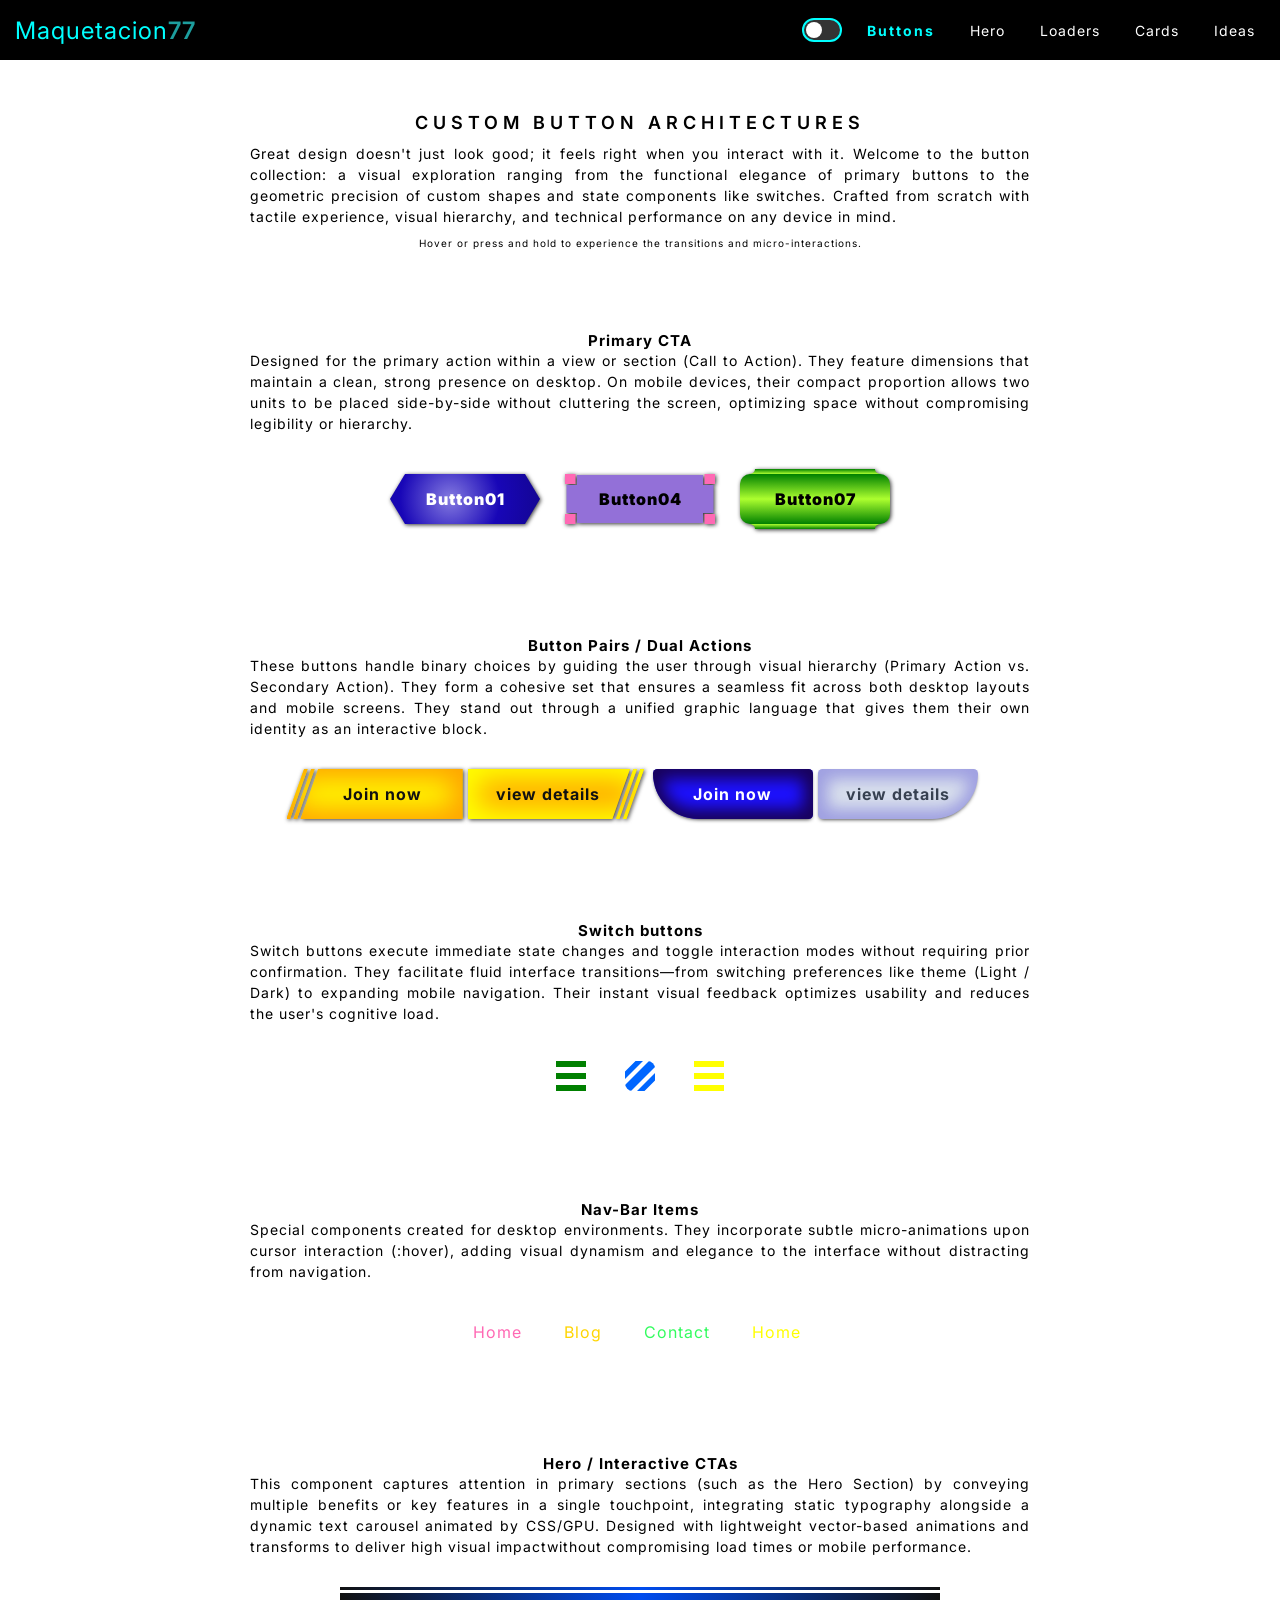
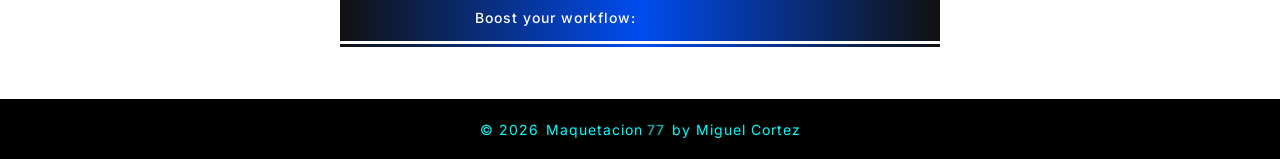
==== commit 423e08a7: "Update buttons.html" ====
--- a/buttons.html
+++ b/buttons.html
@@ -15,7 +15,7 @@
 
   <!-- Open Graph / Social Media -->
   <meta property="og:type" content="website" />
-  <meta property="og:url" content="https://maquetacion77.github.io/buttons.html" />
+ <meta property="og:url" content="https://maquetacion77.github.io/maquetacion77/buttons.html" />
   <meta
     property="og:title"
     content="Interactive Button Components & Gallery | Maquetacion77"
@@ -24,10 +24,13 @@
     property="og:description"
     content="Discover unique button designs, micro-interactions, and fluid switch toggles to inspire your next web project."
   />
-  <meta
-    property="og:image"
-    content="https://maquetacion77.github.io/images/images/buttons-preview.png"
-  />
+ <meta
+  property="og:image"
+  content="https://maquetacion77.github.io/maquetacion77/assets/image_buttons.webp"
+/>
+<meta property="og:image:type" content="image/webp" />
+<meta property="og:image:width" content="1200" />
+<meta property="og:image:height" content="630" />
 
   <!-- Favicon -->
   <link rel="icon" href="favicon.svg" type="image/svg+xml" />
@@ -134,7 +137,7 @@
     <div class="button__container">
         <div class="btn_wrapper"><a href="javascript:void(0)" class="primary_btn primary_btn_01 polygon01">Button01</a></div>
        <div class="btn_wrapper"><a href="javascript:void(0)" class="primary_btn primary_btn_04">Button04</a></div>
-        <a href="javascript:void(0)" class="primary_btn primary_btn_06" data-text="Button06">Button06</a>
+        <!-- <a href="javascript:void(0)" class="primary_btn primary_btn_06" data-text="Button06">Button06</a> -->
         <div class="btn_wrapper"><a href="javascript:void(0)" class="primary_btn primary_btn_07">Button07</a></div>
     </div>
   </section>
--- a/buttons.css
+++ b/buttons.css
@@ -1,4 +1,3 @@
-
 /* #region 00 theme-switch */
 .main-header {
   display: flex;
@@ -17,9 +16,7 @@
   z-index: 9; 
   margin-left: auto;
   margin-right: 15px;
-  transition:
-    background-color 0.3s ease,
-    border-color 0.3s ease;
+  transition: background-color 0.3s ease, border-color 0.3s ease;
   padding: 0;
   outline: none;
   -webkit-tap-highlight-color: transparent;
@@ -34,9 +31,7 @@
   height: 16px;
   background-color: #fff;
   border-radius: 50%;
-  transition:
-    transform 0.3s ease,
-    background-color 0.3s ease;
+  transition: transform 0.3s ease, background-color 0.3s ease;
 }
 
 .header-theme-switch.theme-active {
@@ -53,7 +48,6 @@
   outline-offset: 2px;
 }
 
-
 .button__container.bg-dark-theme {
   background-color: #111 !important;
   transition: background-color 0.4s ease;
@@ -61,7 +55,6 @@
 /* #endregion */
 
 /* #region 01 primary*/
-
 @import url("https://fonts.googleapis.com/css2?family=Kdam+Thmor+Pro&display=swap");
 
 .button__container {
@@ -86,19 +79,20 @@
   font-size: 1.6rem;
   letter-spacing: 1px;
   position: relative;
-  font-weight: bold;
   margin: 10px 0;
   font-weight: 900;
 }
+
 .polygon01 {
-  clip-path: path(
-    "M15 0 Q135 0 135 0 150 25 150 25 135 50 135 50 15 50 15 50 0 25 0 25 15 0 15 0"
-  );
-}
+  clip-path: path("M15 0 Q135 0 135 0 150 25 150 25 135 50 135 50 15 50 15 50 0 25 0 25 15 0 15 0");
+}
+
 .btn_wrapper {
   display: inline-block;
-  filter: drop-shadow(1px 1px 3px rgba(0, 0, 0, 1)); 
-}
+  /* Optimizado: box-shadow es mucho más liviano que drop-shadow para la GPU */
+  filter: drop-shadow(1px 1px 2px rgba(0, 0, 0, 0.8)); 
+}
+
 .primary_btn_01 {
   color: #fff;
   background: radial-gradient(
@@ -107,18 +101,18 @@
     rgb(24, 6, 183) 50px,
     rgb(8, 3, 53) 200px
   );
-  transition:transform 0.3s ease;
-}
-.primary_btn_01:hover{
+  transition: transform 0.3s ease;
+}
+
+.primary_btn_01:hover {
   transform: scale(1.03);
 }
 
 .primary_btn_04 {
-  transition:
-    background-color 0.3s ease,
-    color 0.3s ease;
+  transition: background-color 0.3s ease, color 0.3s ease;
   z-index: 2;
 }
+
 .primary_btn_04::after,
 .primary_btn_04::before {
   content: "";
@@ -127,91 +121,60 @@
   inset: 0;
   z-index: -1;
 }
+
 .primary_btn_04::after {
   background-color: #ff69b4;
-  clip-path: polygon(
-    0%0%,
-    7%0%,
-    7%20%,
-    0%20%,
-    0%0%,
-    0%100%,
-    0%80%,
-    7%80%,
-    7%100%,
-    0%100%,
-    100%100%,
-    93%100%,
-    93%80%,
-    100%80%,
-    100%100%,
-    100%0%,
-    100%20%,
-    93%20%,
-    93%0%,
-    100%0%,
-    100%100%,
-    0%100%
-  );
-}
+  clip-path: polygon(0% 0%, 7% 0%, 7% 20%, 0% 20%, 0% 0%, 0% 100%, 0% 80%, 7% 80%, 7% 100%, 0% 100%, 100% 100%, 93% 100%, 93% 80%, 100% 80%, 100% 100%, 100% 0%, 100% 20%, 93% 20%, 93% 0%, 100% 0%, 100% 100%, 0% 100%);
+}
+
 .primary_btn_04::before {
   background: #9370d8;
-  clip-path: polygon(
-    1%22%,
-    8%22%,
-    8%2%,
-    92%2%,
-    92%22%,
-    99%22%,
-    99%78%,
-    92%78%,
-    92%98%,
-    8%98%,
-    8%78%,
-    1%78%
-  );
-}
+  clip-path: polygon(1% 22%, 8% 22%, 8% 2%, 92% 2%, 92% 22%, 99% 22%, 99% 78%, 92% 78%, 92% 98%, 8% 98%, 8% 78%, 1% 78%);
+}
+
 .primary_btn_04:hover:after {
   background-color: #9370d8;
 }
+
 .primary_btn_04:hover:before {
   background-color: #ff69b4;
 }
 
-.primary_btn_06{
-   color: #e7e1e1;
+.primary_btn_06 {
+  color: #e7e1e1;
   border-radius: 25px;
-  background-color:  #0066ff;
-  box-shadow: 0 3px 3px rgba(0, 0, 0,0.5);
-}
-
-.primary_btn_06:after{
-    content:attr(data-text);
-    position: absolute;
-    display: flex;
-    justify-content: center;
-    align-items: center;
+  background-color: #0066ff;
+  box-shadow: 0 3px 3px rgba(0, 0, 0, 0.5);
+}
+
+.primary_btn_06:after {
+  content: attr(data-text);
+  position: absolute;
+  display: flex;
+  justify-content: center;
+  align-items: center;
   inset: 5px;
-  background-color:  #0066ff;
+  background-color: #0066ff;
   border-radius: calc(25px + 5px);
-     transition: background-color 0.2s ease-in-out, box-shadow 0.2s ease-in-out;
-}
-.primary_btn_06:hover::after{
+  transition: background-color 0.2s ease-in-out, box-shadow 0.2s ease-in-out;
+}
+
+.primary_btn_06:hover::after {
   box-shadow: inset 0 2px 4px rgba(0, 0, 0, 0.4);
-background-color: #095fe0;
+  background-color: #095fe0;
 }
 
 .primary_btn_07 {
   background: linear-gradient(to top, green, greenyellow, green);
   border-radius: 10px;
-  transition:
-    color 0.3s ease,
-    letter-spacing 0.3s ease;
-}
+  transition: color 0.3s ease, letter-spacing 0.3s ease;
+}
+
 .primary_btn_07:hover {
   color: rgb(62, 60, 60);
   letter-spacing: 2px;
 }
+
 .primary_btn_07::after,
 .primary_btn_07::before {
   content: "";
@@ -221,8 +184,9 @@
   top: -5px;
   left: 0;
   background: linear-gradient(to top, greenyellow, green);
-  clip-path: path("M8 5 Q15 5 15 0 135 0 135 0 135 5 142 5 8 5 8 5  ");
-}
+  clip-path: path("M8 5 Q15 5 15 0 135 0 135 0 135 5 142 5 8 5 8 5");
+}
+
 .primary_btn_07::before {
   transform: rotate(180deg);
   top: 50px;
@@ -230,112 +194,96 @@
 /* #endregion */
 
 /* #region 02 pairs */
-
-      .button-group {
-        width: 325px;
-        height: 50px;
-        box-sizing: border-box;
-        display: flex;
-        justify-content: space-between;
-      }
-      /* #region pair01 */
-      .button-group .pair01 {
-        width: 160px;
-        height: 50px;
-        color: #111;
-        font-weight: bold;
-        display: flex;
-        justify-content: center;
-        align-items: center;
-        text-decoration: none;
-        font-size: 1.6rem;
-        letter-spacing: 1px;
-        position: relative;
-        z-index: 2;
-        
-        /* filter: drop-shadow(0 0.3rem 0.1rem rgb(243, 0, 0)); */
-      }
-      .button-group .pair01.btn-primary01::after,
-      .button-group .pair01.btn-secondary01::after {
-        content: "";
-        position: absolute;
-        width: 110%;
-        height: 100%;
-        top: 0;
-        right: 0;
-        background: #ffff00;
-        box-shadow: inset 10px 10px 50px #ffa500,
-        inset -10px -10px 50px  #ffa500;
-        z-index: -1;
-        transform: translateZ(0);
-        will-change: clip-path;
-        transition: clip-path 0.3s ease;
-      
-         /* clip-path: polygon(100%0%,100%100%,8%100%,18%0%,18%0%,8%100%,8%100%,18%0%,18%0%,8%100%,8%100%,18%0%); */
-           clip-path: polygon(100%0%,100%100%,0%100%,10%0%,12%0%,2%100%,4%100%,14%0%,16%0%,6%100%,8%100%,18%0%);
-      }
-      .button-group .pair01.btn-secondary01::after {
-        transform: rotate(180deg);
-           background: #ffa500;
-      box-shadow: inset 10px 10px 50px #ffff00,
-        inset -10px -10px 50px #ffff00;
-        right: -10%;
-       
-      }
-      /* .button-group .pair01:hover::after{
-         clip-path: polygon(100%0%,100%100%,0%100%,10%0%,12%0%,2%100%,4%100%,14%0%,16%0%,6%100%,8%100%,18%0%);
-      } */
-      /* #endregion */
-
-    /* #region pair02 */
-      .button-group .pair02 {
-        width: 160px;
-        height: 50px;
-        position: relative;
-           font-weight: bold;
-        display: flex;
-        justify-content: center;
-        align-items: center;
-        font-size: 1.6rem;
-        letter-spacing: 1px;
-         
-      }
-      .button-group .pair02.btn-primary02{
-          content: attr(data-text);
-        background: #1d11ff;
-        color: #FFFFFF;
-        border-radius: 5px 5px 5px 50px;
-        box-shadow: inset 0 0 15px 10px rgba(24, 1, 73, 0.902),
-          0 2px 4px -2px rgba(0, 0, 0,1);
-      }
-       .button-group .pair02.btn-secondary02{
-          content: attr(data-text);
-        background: #d9e0ed;
-        color: #374151;
-        border-radius: 5px 5px 50px 5px;
-        box-shadow: inset 0 0 15px 10px rgba(27, 12, 198, 0.3),
-          0 2px 4px -2px rgba(0, 0, 0,1);
-      }
-      .button-group .pair02::after
-       {
-        position: absolute;
-      inset: 0;
-     
-       
-        will-change: transform;
-        transition: transform 0.3s ease;
-      }
-       .button-group .pair02:hover:after{
-         transform:skew(-10deg) translateX(0px);
-       }
-  
-    
-      /* #endregion */      
-
-      /* #endregion */
+.button-group {
+  width: 325px;
+  height: 50px;
+  box-sizing: border-box;
+  display: flex;
+  justify-content: space-between;
+}
+
+/* #region pair01 */
+.button-group .pair01 {
+  width: 160px;
+  height: 50px;
+  color: #111;
+  font-weight: bold;
+  display: flex;
+  justify-content: center;
+  align-items: center;
+  text-decoration: none;
+  font-size: 1.6rem;
+  letter-spacing: 1px;
+  position: relative;
+  z-index: 2;
+}
+
+.button-group .pair01.btn-primary01::after,
+.button-group .pair01.btn-secondary01::after {
+  content: "";
+  position: absolute;
+  width: 110%;
+  height: 100%;
+  top: 0;
+  right: 0;
+  background: #ffff00;
+  box-shadow: inset 10px 10px 30px #ffa500, inset -10px -10px 30px #ffa500;
+  z-index: -1;
+  /* Removido transform: translateZ(0) y will-change innecesario */
+  transition: clip-path 0.3s ease;
+  clip-path: polygon(100% 0%, 100% 100%, 0% 100%, 10% 0%, 12% 0%, 2% 100%, 4% 100%, 14% 0%, 16% 0%, 6% 100%, 8% 100%, 18% 0%);
+}
+
+.button-group .pair01.btn-secondary01::after {
+  transform: rotate(180deg);
+  background: #ffa500;
+  box-shadow: inset 10px 10px 30px #ffff00, inset -10px -10px 30px #ffff00;
+  right: -10%;
+}
+/* #endregion */
+
+/* #region pair02 */
+.button-group .pair02 {
+  width: 160px;
+  height: 50px;
+  position: relative;
+  font-weight: bold;
+  display: flex;
+  justify-content: center;
+  align-items: center;
+  font-size: 1.6rem;
+  letter-spacing: 1px;
+}
+
+.button-group .pair02.btn-primary02 {
+  content: attr(data-text);
+  background: #1d11ff;
+  color: #FFFFFF;
+  border-radius: 5px 5px 5px 50px;
+  box-shadow: inset 0 0 15px 10px rgba(24, 1, 73, 0.902), 0 2px 4px -2px rgba(0, 0, 0, 1);
+}
+
+.button-group .pair02.btn-secondary02 {
+  content: attr(data-text);
+  background: #d9e0ed;
+  color: #374151;
+  border-radius: 5px 5px 50px 5px;
+  box-shadow: inset 0 0 15px 10px rgba(27, 12, 198, 0.3), 0 2px 4px -2px rgba(0, 0, 0, 1);
+}
+
+.button-group .pair02::after {
+  position: absolute;
+  inset: 0;
+  /* Removido will-change innecesario */
+  transition: transform 0.3s ease;
+}
+
+.button-group .pair02:hover:after {
+  transform: skew(-10deg) translateX(0px);
+}
+/* #endregion */
 
 /* #region 03 switch */
-
 .s_btn_general.switch_btn_01,
 .s_btn_general.switch_btn_02,
 .s_btn_general.switch_btn_03 {
@@ -350,6 +298,7 @@
   align-items: center;
   justify-content: center;
 }
+
 .switch_btn_01:after,
 .switch_btn_02:after,
 .switch_btn_03:after {
@@ -357,157 +306,39 @@
   width: 30px;
   height: 30px;
   position: absolute;
-  transform: translateZ(0);
-  will-change: clip-path;
+  /* Removido transform: translateZ(0) y will-change innecesario */
   transition: clip-path 0.3s ease;
 }
+
 .switch_btn_01:after {
   background-color: green;
-  clip-path: polygon(
-    0%0%,
-    50%0%,
-    100%0%,
-    100%20%,
-    0%20%,
-    0%0%,
-    0%40%,
-    40%40%,
-    60%40%,
-    100%40%,
-    100%50%,
-    100%60%,
-    60%60%,
-    40%60%,
-    0%60%,
-    0%50%,
-    0%40%,
-    0%80%,
-    100%80%,
-    100%100%,
-    50%100%,
-    0%100%,
-    0%80%,
-    0%40%
-  );
-}
+  clip-path: polygon(0% 0%, 50% 0%, 100% 0%, 100% 20%, 0% 20%, 0% 0%, 0% 40%, 40% 40%, 60% 40%, 100% 40%, 100% 50%, 100% 60%, 60% 60%, 40% 60%, 0% 60%, 0% 50%, 0% 40%, 0% 80%, 100% 80%, 100% 100%, 50% 100%, 0% 100%, 0% 80%, 0% 40%);
+}
+
 .switch_btn_02:after {
   background-color: #0066ff;
   border-radius: 25%;
-  clip-path: polygon(
-    0%100%,
-    0%80%,
-    80%0%,
-    60%0%,
-    0%60%,
-    0%35%,
-    35%0%,
-    100%0%,
-    100%65%,
-    65%100%,
-    40%100%,
-    100%40%,
-    100%20%,
-    20%100%
-  );
-}
+  clip-path: polygon(0% 100%, 0% 80%, 80% 0%, 60% 0%, 0% 60%, 0% 35%, 35% 0%, 100% 0%, 100% 65%, 65% 100%, 40% 100%, 100% 40%, 100% 20%, 20% 100%);
+}
+
 .switch_btn_03:after {
   background-color: #ffff00;
-  clip-path: polygon(
-    0%0%,
-    50%0%,
-    100%0%,
-    100%20%,
-    50%20%,
-    0%20%,
-    0%0%,
-    0%40%,
-    50%40%,
-    100%40%,
-    100%60%,
-    50%60%,
-    0%60%,
-    0%40%,
-    0%80%,
-    50%80%,
-    100%80%,
-    100%100%,
-    50%100%,
-    0%100%,
-    0%80%
-  );
-}
+  clip-path: polygon(0% 0%, 50% 0%, 100% 0%, 100% 20%, 50% 20%, 0% 20%, 0% 0%, 0% 40%, 50% 40%, 100% 40%, 100% 60%, 50% 60%, 0% 60%, 0% 40%, 0% 80%, 50% 80%, 100% 80%, 100% 100%, 50% 100%, 0% 100%, 0% 80%);
+}
+
 .switch_btn_01.icon_01:after {
-  clip-path: polygon(
-    0%20%,
-    0%0%,
-    20%0%,
-    50%40%,
-    40%50%,
-    0%20%,
-    0%80%,
-    40%50%,
-    50%40%,
-    80%0%,
-    100%0%,
-    100%20%,
-    60%50%,
-    50%60%,
-    20%100%,
-    0%100%,
-    0%80%,
-    50%60%,
-    60%50%,
-    100%80%,
-    100%100%,
-    80%100%,
-    50%60%,
-    0%80%
-  );
-}
+  clip-path: polygon(0% 20%, 0% 0%, 20% 0%, 50% 40%, 40% 50%, 0% 20%, 0% 80%, 40% 50%, 50% 40%, 80% 0%, 100% 0%, 100% 20%, 60% 50%, 50% 60%, 20% 100%, 0% 100%, 0% 80%, 50% 60%, 60% 50%, 100% 80%, 100% 100%, 80% 100%, 50% 60%, 0% 80%);
+}
+
 .switch_btn_02.icon_02:after {
-  clip-path: polygon(
-    0%100%,
-    0%80%,
-    60%20%,
-    60%20%,
-    0%20%,
-    0%0%,
-    80%0%,
-    100%0%,
-    100%20%,
-    100%100%,
-    80%100%,
-    80%40%,
-    80%40%,
-    20%100%
-  );
+  clip-path: polygon(0% 100%, 0% 80%, 60% 20%, 60% 20%, 0% 20%, 0% 0%, 80% 0%, 100% 0%, 100% 20%, 100% 100%, 80% 100%, 80% 40%, 80% 40%, 20% 100%);
   border-radius: 25% 0 25% 25%;
 }
+
 .switch_btn_03.icon_03:after {
-  clip-path: polygon(
-    0%20%,
-    50%0%,
-    100%20%,
-    100%40%,
-    50%20%,
-    0%40%,
-    0%20%,
-    0%50%,
-    50%30%,
-    100%50%,
-    100%70%,
-    50%50%,
-    0%70%,
-    0%50%,
-    0%80%,
-    50%60%,
-    100%80%,
-    100%100%,
-    50%80%,
-    0%100%,
-    0%80%
-  );
-}
+  clip-path: polygon(0% 20%, 50% 0%, 100% 20%, 100% 40%, 50% 20%, 0% 40%, 0% 20%, 0% 50%, 50% 30%, 100% 50%, 100% 70%, 50% 50%, 0% 70%, 0% 50%, 0% 80%, 50% 60%, 100% 80%, 100% 100%, 50% 80%, 0% 100%, 0% 80%);
+}
+
 .switch_btn_01:focus-visible,
 .switch_btn_02:focus-visible,
 .switch_btn_03:focus-visible {
@@ -518,133 +349,136 @@
 /* #endregion */
 
 /* #region 04 nav */
- .nav-link {
-        font-size: 1.6rem;
-        position: relative;
-        text-decoration: none;
-        background: transparent;
-        font-family: "Inter", sans-serif;
-        letter-spacing: 1px;
-        cursor: pointer;
-        display: flex;
-        align-items: center;
-        justify-content: center;
-         padding: 3px 5px;
-      }
-      
+.nav-link {
+  font-size: 1.6rem;
+  position: relative;
+  text-decoration: none;
+  background: transparent;
+  font-family: "Inter", sans-serif;
+  letter-spacing: 1px;
+  cursor: pointer;
+  display: flex;
+  align-items: center;
+  justify-content: center;
+  padding: 3px 5px;
+}
+
 /* #region nav-link01 */
- .nav-link01 {
-        color: var(--nav07);
-      }
-
-      .nav-link01::after {
-        content: "";
-        position: absolute;
-        inset: 0;
-        border-bottom: 1px solid currentColor;
-        transform: scaleX(0%);
-        transition: transform 0.2s linear;
-      }
-
-      .nav-link01:hover::after {
-        transform: scaleX(100%);
-      }
+.nav-link01 {
+  color: var(--nav07);
+}
+
+.nav-link01::after {
+  content: "";
+  position: absolute;
+  inset: 0;
+  border-bottom: 1px solid currentColor;
+  transform: scaleX(0%);
+  transition: transform 0.2s linear;
+}
+
+.nav-link01:hover::after {
+  transform: scaleX(100%);
+}
 /* #endregion */
 
 /* #region nav-link04 */
- .nav-link04 {
- padding: 10px 12px;
-        color: var(--nav04);
-      }
-      .nav-link04::after,
-      .nav-link04::before {
-        content: "";
-        position: absolute;
-        inset: 0;
-       
-         border: 3px double currentColor;
-  clip-path: polygon(0%0%,0%0%,0%0%,0%0%,0%0%,0%0%);
-   
-        transition: clip-path 0.2s linear;
-        will-change: clip-path;
-        transform: translateZ(0);
-      }
-      .nav-link04:hover::after,
-        .nav-link04:hover::before {
-          clip-path: polygon(0%0%,80%0%,80%20%,20%20%,20%80%,0%80%);
-      }
-        .nav-link04::after{
-          transform: rotate(180deg);
-        }
-/* #endregion */
-
+.nav-link04 {
+  padding: 10px 12px;
+  color: var(--nav04);
+}
+
+.nav-link04::after,
+.nav-link04::before {
+  content: "";
+  position: absolute;
+  inset: 0;
+  border: 3px double currentColor;
+  clip-path: polygon(0% 0%, 0% 0%, 0% 0%, 0% 0%, 0% 0%, 0% 0%);
+  transition: clip-path 0.2s linear;
+  /* Removido will-change y transform translateZ */
+}
+
+.nav-link04:hover::after,
+.nav-link04:hover::before {
+  clip-path: polygon(0% 0%, 80% 0%, 80% 20%, 20% 20%, 20% 80%, 0% 80%);
+}
+
+.nav-link04::after {
+  transform: rotate(180deg);
+}
+/* #endregion */
 
 /* #region nav-link05 */
-.nav-link05{
-  padding: 8px 10px;
+.nav-link05 {
+  padding: 3px 5px;
   color: var(--nav05);
 }
-.nav-link05{
-  padding: 3px 5px;
-}
- .nav-link05::after,
-      .nav-link05::before {
-        content: "";
-        position: absolute;
-        transition: transform 0.3s ease;
-      }
-      .nav-link05::after {
-        width: 100%;
-        height: 140%;
-        transform: scaleY(0);
+
+.nav-link05::after,
+.nav-link05::before {
+  content: "";
+  position: absolute;
+  transition: transform 0.3s ease;
+}
+
+.nav-link05::after {
+  width: 100%;
+  height: 140%;
+  transform: scaleY(0);
   border-inline: 1px solid currentcolor;
-      }
-        .nav-link05::before{
-        width: 115%;
-        height: 100%;
-        transform: scaleX(0);
+}
+
+.nav-link05::before {
+  width: 115%;
+  height: 100%;
+  transform: scaleX(0);
   border-block: 1px solid currentcolor;
-      }
-      .nav-link05:hover::after {
-              transform: scaleY(1);
-      }
-         .nav-link05:hover::before {
-              transform: scaleX(1);
-      }
+}
+
+.nav-link05:hover::after {
+  transform: scaleY(1);
+}
+
+.nav-link05:hover::before {
+  transform: scaleX(1);
+}
 /* #endregion */
 
 /* #region nav-link06 */
-.nav-link06{
+.nav-link06 {
   color: var(--nav06);
-    padding: 10px 12px;
-}
-  .nav-link06::after,
-      .nav-link06::before {
-        content: "";
-        position: absolute;
-
-        transition: opacity 0.5s ease;
-      }
-      .nav-link06::after {
-        width: 90%;
-        height: 50%;
-        opacity: 0;
-        border-bottom: 1px solid currentColor;
-      }
-      .nav-link06::before {
-        top: 80%;
-        width: 25px;
-        height: 50%;
-        opacity: 0;
-        clip-path: polygon(0%0%, 100%0%, 50%20%);
-        background: var(--nav06);
-      }
-      .nav-link06:hover::after,
-      .nav-link06:hover::before {
-        opacity: 1;
-      }
-/* #endregion */
-
+  padding: 10px 12px;
+}
+
+.nav-link06::after,
+.nav-link06::before {
+  content: "";
+  position: absolute;
+  transition: opacity 0.5s ease;
+}
+
+.nav-link06::after {
+  width: 90%;
+  height: 50%;
+  opacity: 0;
+  border-bottom: 1px solid currentColor;
+}
+
+.nav-link06::before {
+  top: 80%;
+  width: 25px;
+  height: 50%;
+  opacity: 0;
+  clip-path: polygon(0% 0%, 100% 0%, 50% 20%);
+  background: var(--nav06);
+}
+
+.nav-link06:hover::after,
+.nav-link06:hover::before {
+  opacity: 1;
+}
+/* #endregion */
 
 /* #endregion */
 
@@ -656,25 +490,26 @@
   display: inline-flex;
   align-items: center;
   justify-content: space-between;    
-  background:linear-gradient(to left, #111, #004cef,#111);
+  background: linear-gradient(to left, #111, #004cef, #111);
   color: #ffffff;
   text-decoration: none;
   box-sizing: border-box;
   overflow: hidden;
-  transition: transform 0.2s cubic-bezier(0.16, 1, 0.3, 1), 
-              box-shadow 0.2s ease;
-  will-change: transform;
-  clip-path: polygon(0%0%,100%0%,100%5%,0%5%,0%10%,100%10%,100%90%,0%90%,0%95%,100%95%,100%100%,0%100%);
-  content-visibility: auto;
-}
+  transition: transform 0.2s cubic-bezier(0.16, 1, 0.3, 1), box-shadow 0.2s ease;
+  clip-path: polygon(0% 0%, 100% 0%, 100% 5%, 0% 5%, 0% 10%, 100% 10%, 100% 90%, 0% 90%, 0% 95%, 100% 95%, 100% 100%, 0% 100%);
+  /* Removido content-visibility: auto por causar micro-cortes */
+}
+
 .hero-cta-btn:hover {
   transform: translate3d(0, -2px, 0); 
   box-shadow: 0 10px 25px -5px rgba(0, 0, 0, 0.3);
 }
+
 .hero-cta-btn:focus-visible {
   outline: 3px solid #60a5fa;
   outline-offset: 2px;
 }
+
 .hero-cta-btn:hover .carousel-item01,
 .hero-cta-btn:hover .carousel-item02,
 .hero-cta-btn:hover .carousel-item03,
@@ -683,6 +518,7 @@
 .hero-cta-btn:focus .carousel-item03 {
   animation-play-state: paused;
 }
+
 .cta-content {
   width: 100%;
   height: 100%;
@@ -695,6 +531,7 @@
   font-weight: 500;
   padding: 0 16px;
 }
+
 .cta-carousel,
 .cta-static {
   width: 50%;
@@ -704,17 +541,20 @@
   overflow: hidden;
   position: relative;
 }
+
 .cta-static {
   justify-content: flex-end;
   text-align: right;
   white-space: nowrap;
   color: var(--cls-white);
 }
+
 .carousel-item01,
 .carousel-item02,
 .carousel-item03 {
   animation: hero_cta_ani_01 10.8s linear infinite;
   clip-path: polygon(0% 0%, 0% 0%, 0% 100%, 0% 100%);
+  /* Mantenemos will-change AQUÍ porque esta animación corre en bucle infinito */
   will-change: clip-path;
   position: absolute;
   display: flex;
@@ -741,6 +581,7 @@
   33%  { clip-path: polygon(0% 0%, 0% 0%, 0% 100%, 0% 100%); }
   100% { clip-path: polygon(0% 0%, 0% 0%, 0% 100%, 0% 100%); }
 }
+
 @media (prefers-reduced-motion: reduce) {
   .carousel-item01,
   .carousel-item02,
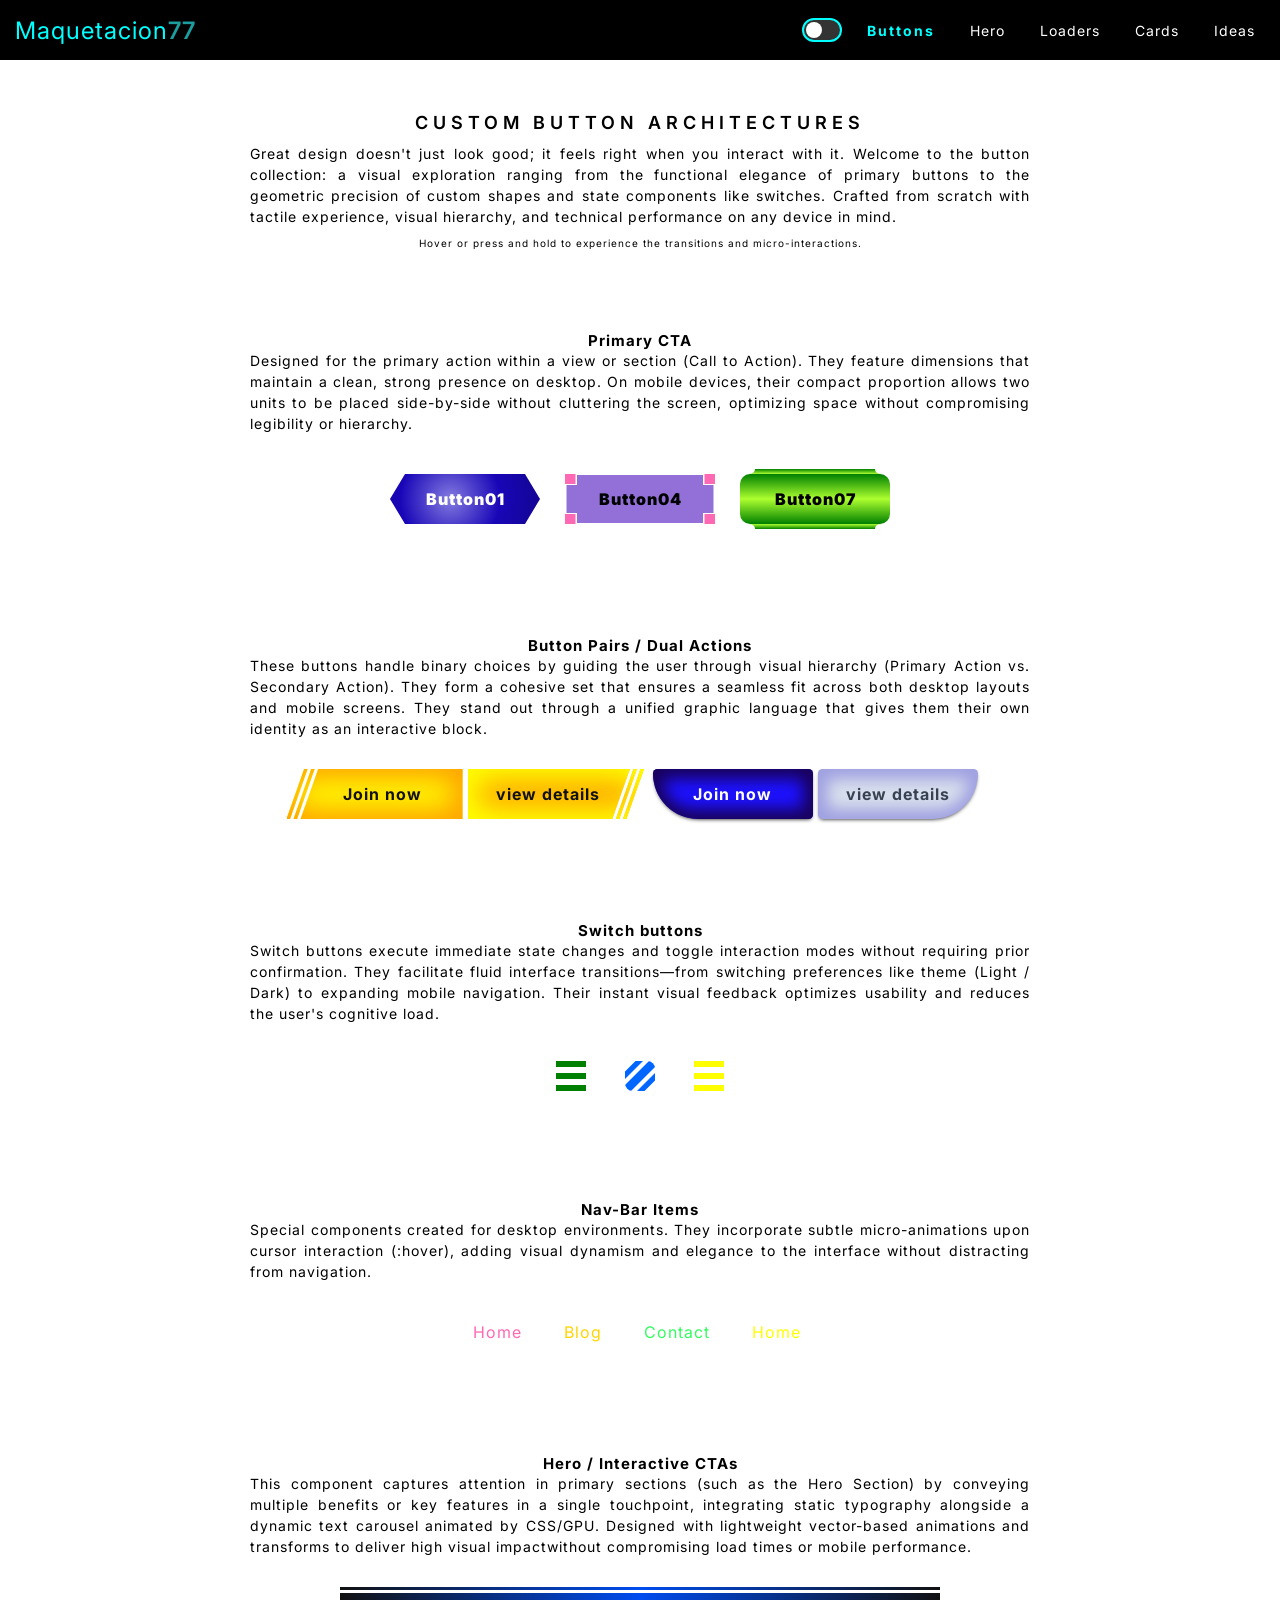
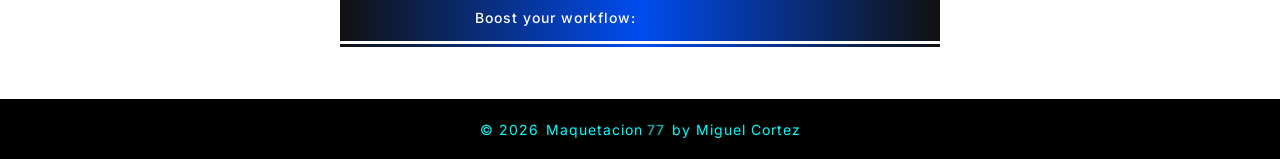
==== commit 7ccd22db: "Update buttons.html" ====
--- a/buttons.html
+++ b/buttons.html
@@ -135,10 +135,10 @@
       Designed for the primary action within a view or section (Call to Action). They feature dimensions that maintain a clean, strong presence on desktop. On mobile devices, their compact proportion allows two units to be placed side-by-side without cluttering the screen, optimizing space without compromising legibility or hierarchy.
     </p>
     <div class="button__container">
-        <div class="btn_wrapper"><a href="javascript:void(0)" class="primary_btn primary_btn_01 polygon01">Button01</a></div>
-       <div class="btn_wrapper"><a href="javascript:void(0)" class="primary_btn primary_btn_04">Button04</a></div>
+        <div class="btn_wrappers"><a href="javascript:void(0)" class="primary_btn primary_btn_01 polygon01">Button01</a></div>
+       <div class="btn_wrappers"><a href="javascript:void(0)" class="primary_btn primary_btn_04">Button04</a></div>
         <!-- <a href="javascript:void(0)" class="primary_btn primary_btn_06" data-text="Button06">Button06</a> -->
-        <div class="btn_wrapper"><a href="javascript:void(0)" class="primary_btn primary_btn_07">Button07</a></div>
+        <div class="btn_wrappers"><a href="javascript:void(0)" class="primary_btn primary_btn_07">Button07</a></div>
     </div>
   </section>
   <!-- #endregion -->
@@ -151,8 +151,8 @@
     </p>
     <div class="button__container">
       <div class="button-group">
-       <div class="btn_wrapper"><a href="javascript:void(0)" class="pair01 btn-primary01"> Join now </a></div> 
-       <div class="btn_wrapper"> <a href="javascript:void(0)" class="pair01 btn-secondary01">view details</a></div>
+       <div class="btn_wrappers"><a href="javascript:void(0)" class="pair01 btn-primary01"> Join now </a></div> 
+       <div class="btn_wrappers"> <a href="javascript:void(0)" class="pair01 btn-secondary01">view details</a></div>
       </div>
        <div class="button-group">
         <a href="javascript:void(0)" class="pair02 btn-primary02"> Join now</a>
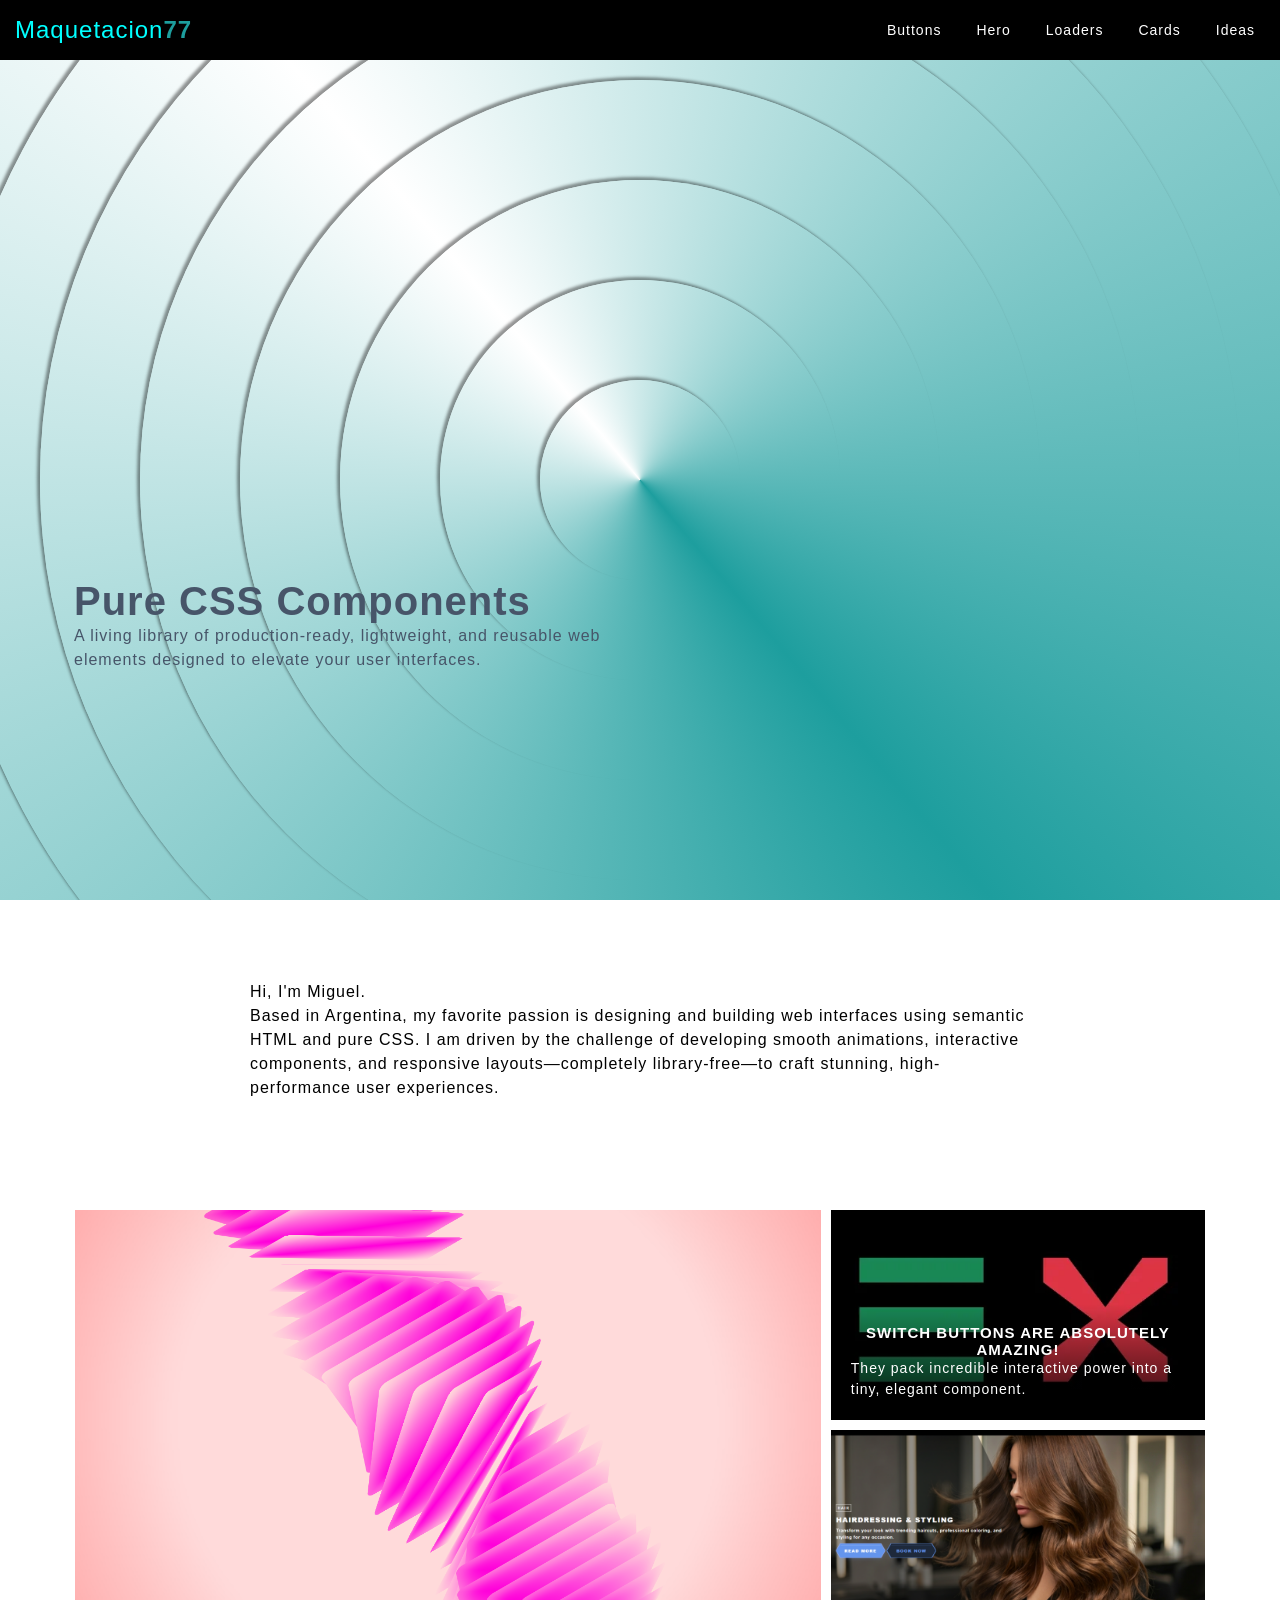
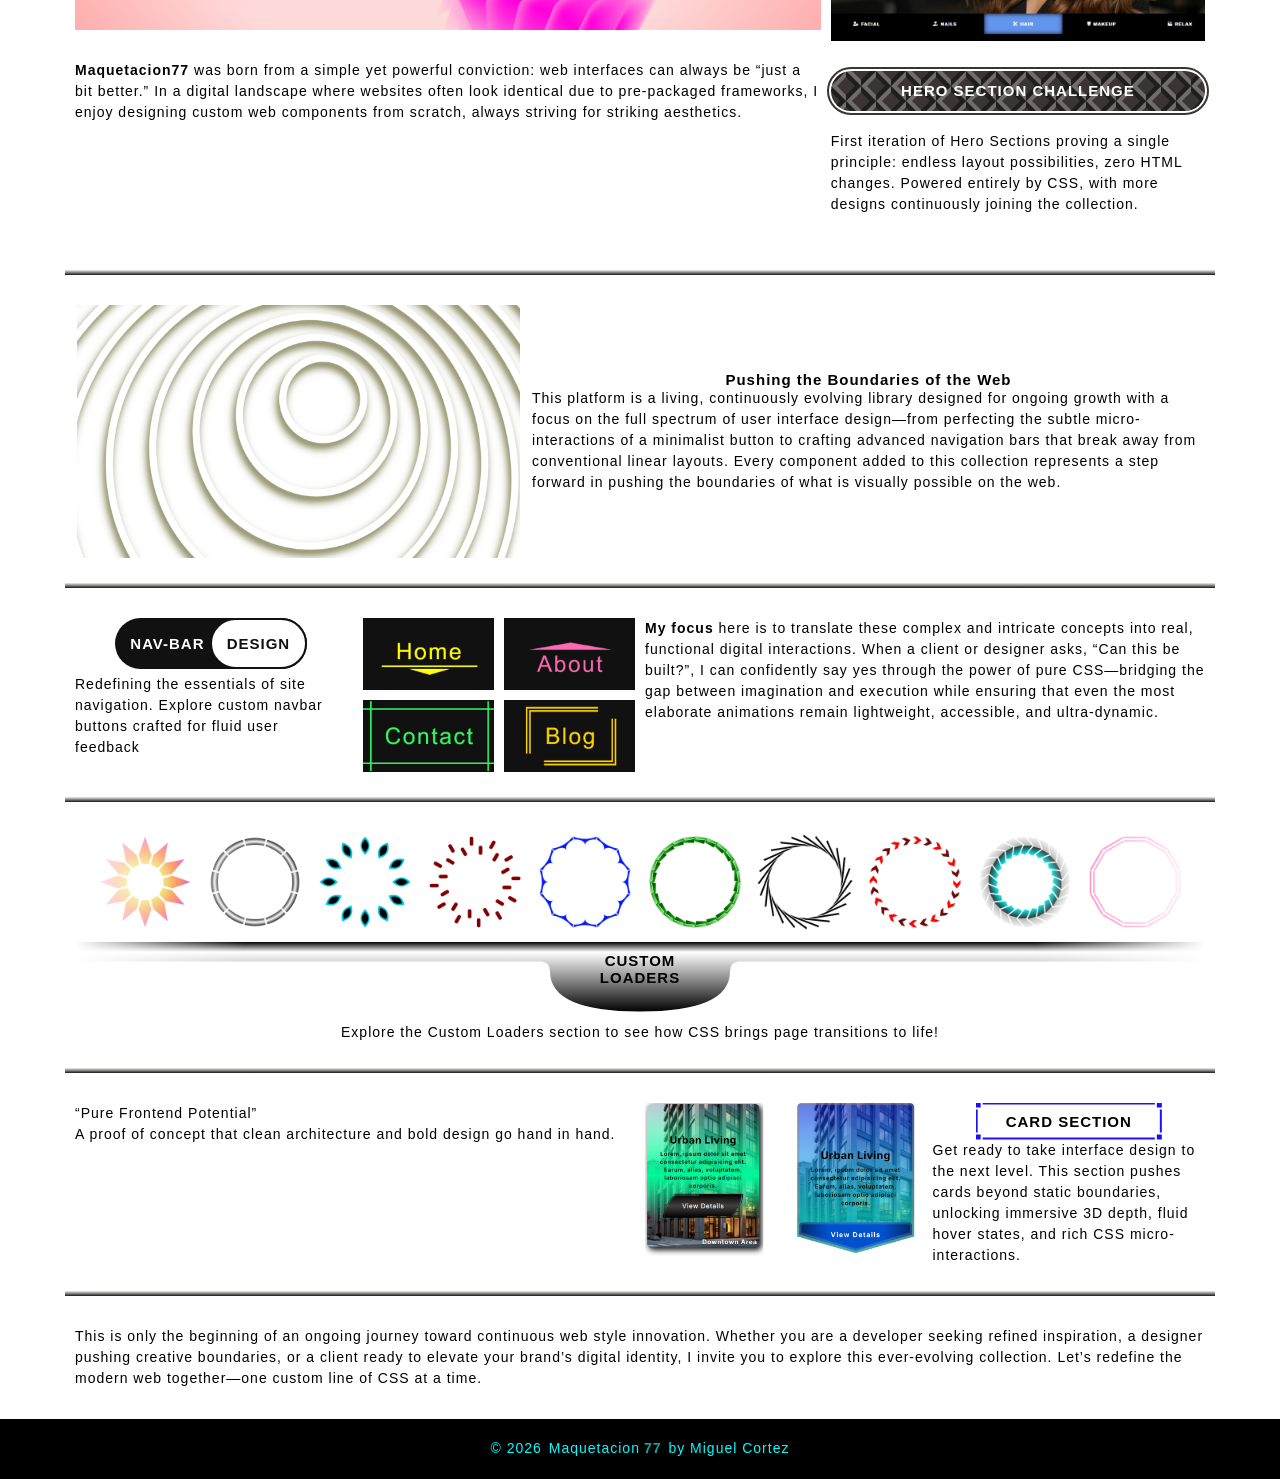
==== commit c6990e97: "Update buttons.html" ====
--- a/buttons.html
+++ b/buttons.html
@@ -1,32 +1,31 @@
-<!doctype html>
-<html lang="en">
-
-<head>
+  <!doctype html>
+  <html lang="en">
+   <head>
   <meta charset="UTF-8" />
   <meta name="viewport" content="width=device-width, initial-scale=1.0" />
 
   <!-- SEO & Technical Metadata -->
-  <title>Interactive Button Components & Gallery | Maquetacion77</title>
+  <title>Maquetacion77 | Custom Web Components & Pure CSS UI Showcase</title>
   <meta
     name="description"
-    content="A curated collection of interactive UI buttons: primary, paired actions, hero triggers, nav-bar buttons, and advanced clip-path switch toggles built with pure CSS and JavaScript."
+    content="Explore Maquetacion77, a living library of reusable web components, custom CSS animations, and bespoke UI layouts built with high-performance pure CSS and semantic HTML."
   />
   <meta name="robots" content="index, follow" />
 
   <!-- Open Graph / Social Media -->
   <meta property="og:type" content="website" />
- <meta property="og:url" content="https://maquetacion77.github.io/maquetacion77/buttons.html" />
+  <meta property="og:url" content="https://maquetacion77.github.io/maquetacion77/" />
   <meta
     property="og:title"
-    content="Interactive Button Components & Gallery | Maquetacion77"
+    content="Maquetacion77 | Custom Web Components & Pure CSS UI Showcase"
   />
   <meta
     property="og:description"
-    content="Discover unique button designs, micro-interactions, and fluid switch toggles to inspire your next web project."
+    content="Challenging the status quo of modern frontend design with clean, reusable, and high-fidelity pure CSS components."
   />
- <meta
+<meta
   property="og:image"
-  content="https://maquetacion77.github.io/maquetacion77/assets/image_buttons.webp"
+  content="https://maquetacion77.github.io/maquetacion77/assets/image_index.webp"
 />
 <meta property="og:image:type" content="image/webp" />
 <meta property="og:image:width" content="1200" />
@@ -35,196 +34,391 @@
   <!-- Favicon -->
   <link rel="icon" href="favicon.svg" type="image/svg+xml" />
 
-  <!-- Google Fonts -->
-  <link rel="preconnect" href="https://fonts.googleapis.com" />
-  <link rel="preconnect" href="https://fonts.gstatic.com" crossorigin />
-  <link
-    href="https://fonts.googleapis.com/css2?family=Inter:wght@400;600;700&family=Montserrat:wght@400;600;700&display=swap"
-    rel="stylesheet"
-  />
-
-  <!-- CSS Stylesheets -->
+  <!-- Stylesheets -->
   <link rel="stylesheet" href="pre-loader.css" />
+  <link rel="stylesheet" href="custom-loaders.css" />
   <link rel="stylesheet" href="styles.css" />
+  <link rel="stylesheet" href="headerfooter.css" />
   <link rel="stylesheet" href="navbar.css" />
   <link rel="stylesheet" href="section.css" />
-  <link rel="stylesheet" href="headerfooter.css" />
-  <link rel="stylesheet" href="buttons.css" />
 
   <!-- Scripts -->
   <script src="pre-loader.js" defer></script>
 </head>
 
-<body>
-  <!--#region preloader & header -->
-  <div class="preloader-overlay" id="preloader">
-    <div class="loader-container">
-      <div class="spinner one">
-        <div></div>
-        <div></div>
-        <div></div>
-        <div></div>
-        <div></div>
-        <div></div>
-        <div></div>
-        <div></div>
-        <div></div>
-        <div></div>
-        <div></div>
-        <div></div>
+    <body>
+      <!-- #region PRE LOADER & HEADER -->
+      <div class="preloader-overlay" id="preloader">
+        <div class="loader-container">
+          <div class="spinner one">
+            <div></div>
+            <div></div>
+            <div></div>
+            <div></div>
+            <div></div>
+            <div></div>
+            <div></div>
+            <div></div>
+            <div></div>
+            <div></div>
+            <div></div>
+            <div></div>
+          </div>
+        </div>
       </div>
-    </div>
-  </div>
-  <header class="main-header">
-    <a href="index.html" class="logo">
-      Maquetacion<span>77</span>
-      <span class="sr-only">Go to home - Front-End & Layout Portfolio</span>
-    </a>
-    <button id="themeToggleBtn" class="header-theme-switch" type="button" aria-label="Cambiar tema de contenedores"
-      aria-pressed="false"></button>
-    <div id="main-header-deck" class="header__deck">
-      <nav class="nav-bar" aria-label="Navegación principal">
-        <ul class="nav-list">
-          <li class="dropdown">
-            <button type="button" class="dropdown-trigger is-current" aria-expanded="false" aria-haspopup="true">
-              Buttons
-            </button>
-            <ul class="dropdown-menu">
-              <li><a href="buttons.html#primary_btn">Primary</a></li>
-              <li><a href="buttons.html#pairs_btn">Pairs</a></li>
-              <li><a href="buttons.html#switch_btn">Switch</a></li>
-              <li><a href="buttons.html#nav_btn">Nav</a></li>
-              <li><a href="buttons.html#hero_btn">Hero</a></li>
+      <header class="main-header">
+        <a href="javascript:void(0)" class="logo"
+          >Maquetacion<span>77</span>
+          <span class="sr-only"
+            >Go to home - Front-End & Layout Portfolio</span
+          ></a
+        >
+
+        <div id="main-header-deck" class="header__deck">
+          <nav class="nav-bar" aria-label="Navegación principal">
+            <ul class="nav-list">
+              <!-- Dropdown 1: Buttons -->
+              <li class="dropdown">
+                <button
+                  type="button"
+                  class="dropdown-trigger"
+                  aria-expanded="false"
+                  aria-haspopup="true"
+                >
+                  Buttons
+                </button>
+                <ul class="dropdown-menu">
+                  <li><a href="buttons.html#primary_btn">Primary</a></li>
+                  <li><a href="buttons.html#pairs_btn">Pairs</a></li>
+                  <li><a href="buttons.html#switch_btn">Switch</a></li>
+                  <li><a href="buttons.html#nav_btn">Nav</a></li>
+                  <li><a href="buttons.html#hero_btn">Hero</a></li>
+                </ul>
+              </li>
+
+              <!-- Dropdown 2: Hero -->
+              <li class="dropdown">
+                <button
+                  type="button"
+                  class="dropdown-trigger"
+                  aria-expanded="false"
+                  aria-haspopup="true"
+                >
+                  Hero
+                </button>
+                <ul class="dropdown-menu">
+                  <li><a href="hero01.html">Hero01</a></li>
+                  <li><a href="hero02.html">Hero02</a></li>
+                </ul>
+              </li>
+
+              <!-- Enlaces directos -->
+              <li><a href="custom-loaders.html">Loaders</a></li>
+              <li><a href="cards.html">Cards</a></li>
+              <li><a href="ideas.html">Ideas</a></li>
             </ul>
-          </li>
-          <li class="dropdown">
-            <button type="button" class="dropdown-trigger" aria-expanded="false" aria-haspopup="true">
-              Hero
-            </button>
-            <ul class="dropdown-menu">
-              <li><a href="hero01.html">Hero01</a></li>
-              <li><a href="hero02.html">Hero02</a></li>
-            </ul>
-          </li>
-          <li><a href="custom-loaders.html">Loaders</a></li>
-          <li><a href="cards.html">Cards</a></li>
-           <li><a href="ideas.html">Ideas</a></li>
-        </ul>
-      </nav>
-    </div>
-
-    <button id="toggleButton" class="nav-toggle" type="button" aria-expanded="false" aria-controls="main-header-deck"
-      aria-label="Abrir menú"></button>
-  </header>
-  <!-- #endregion -->
-
-  <!-- #region descripcion seccion buttons -->
-  <section class="primary-section" id="primary_btn">
-    <h1>CUSTOM BUTTON ARCHITECTURES</h1>
-    <p>
-     Great design doesn't just look good; it feels right when you interact with it. Welcome to the button collection: a visual exploration ranging from the functional elegance of primary buttons to the geometric precision of custom shapes and state components like switches. Crafted from scratch with tactile experience, visual hierarchy, and technical performance on any device in mind.
-    </p>
-    <span>Hover or press and hold to experience the transitions and micro-interactions.</span>
-  </section>
-  <!-- #endregion -->
-
-  <!-- #region primary_btn -->
-  <section class="primary-section">
-    <h2>Primary CTA</h2>
-    <p>
-      Designed for the primary action within a view or section (Call to Action). They feature dimensions that maintain a clean, strong presence on desktop. On mobile devices, their compact proportion allows two units to be placed side-by-side without cluttering the screen, optimizing space without compromising legibility or hierarchy.
-    </p>
-    <div class="button__container">
-        <div class="btn_wrappers"><a href="javascript:void(0)" class="primary_btn primary_btn_01 polygon01">Button01</a></div>
-       <div class="btn_wrappers"><a href="javascript:void(0)" class="primary_btn primary_btn_04">Button04</a></div>
-        <!-- <a href="javascript:void(0)" class="primary_btn primary_btn_06" data-text="Button06">Button06</a> -->
-        <div class="btn_wrappers"><a href="javascript:void(0)" class="primary_btn primary_btn_07">Button07</a></div>
-    </div>
-  </section>
-  <!-- #endregion -->
-
-  <!-- #region pairs_btn -->
-  <section class="primary-section" id="pairs_btn">
-    <h2>Button Pairs / Dual Actions</h2>
-    <p>
-      These buttons handle binary choices by guiding the user through visual hierarchy (Primary Action vs. Secondary Action). They form a cohesive set that ensures a seamless fit across both desktop layouts and mobile screens. They stand out through a unified graphic language that gives them their own identity as an interactive block.
-    </p>
-    <div class="button__container">
-      <div class="button-group">
-       <div class="btn_wrappers"><a href="javascript:void(0)" class="pair01 btn-primary01"> Join now </a></div> 
-       <div class="btn_wrappers"> <a href="javascript:void(0)" class="pair01 btn-secondary01">view details</a></div>
-      </div>
-       <div class="button-group">
-        <a href="javascript:void(0)" class="pair02 btn-primary02"> Join now</a>
-        <a href="javascript:void(0)" class="pair02 btn-secondary02" >view details</a>
-      </div>
-    </div>
-  </section>
-  <!-- #endregion -->
-
-  <!-- #region switch_btn -->
-  <section class="primary-section" id="switch_btn">
-    <h2>Switch buttons</h2>
-    <p>
-     Switch buttons execute immediate state changes and toggle interaction modes without requiring prior confirmation. They facilitate fluid interface transitions—from switching preferences like theme (Light / Dark) to expanding mobile navigation. Their instant visual feedback optimizes usability and reduces the user's cognitive load.
-    </p>
-    <div class="button__container">
-      <button class="s_btn_general switch_btn_01" id="switch_btn_01" aria-label="Cambiar estado"
-        aria-pressed="false"></button>
-      <button class="s_btn_general switch_btn_02" id="switch_btn_02" aria-label="Cambiar estado"
-        aria-pressed="false"></button>
-      <button class="s_btn_general switch_btn_03" id="switch_btn_03" aria-label="Cambiar estado"
-        aria-pressed="false"></button>
-    </div>
-  </section>
-
-
-
-  <!-- #endregion -->
-
-  <!-- #region nav-bar_btn -->
- <section class="primary-section" id="nav_btn">
-    <h2>Nav-Bar Items</h2>
-    <p>
-Special components created for desktop environments. They incorporate subtle micro-animations upon cursor interaction (:hover), adding visual dynamism and elegance to the interface without distracting from navigation.
-    </p>
-    <div class="button__container">
-      <a href="javascript:void(0)" class="nav-link nav-link01" aria-current="page">Home</a>
-      <a href="javascript:void(0)" class="nav-link nav-link04">Blog</a>
-      <a href="javascript:void(0)" class="nav-link nav-link05">Contact</a>
-      <a href="javascript:void(0)" class="nav-link nav-link06" aria-current="page">Home</a>
-      </li>
-    </div>
-  </section>
-  <!-- #endregion -->
-
-  <!-- #region hero_btn -->
-  <section class="primary-section" id="hero_btn">
-    <h2>Hero / Interactive CTAs</h2>
-    <p>
-      This component captures attention in primary sections (such as the Hero Section) by conveying multiple benefits or key features in a single touchpoint, integrating static typography alongside a dynamic text carousel animated by CSS/GPU. Designed with lightweight vector-based animations and transforms to deliver high visual impactwithout compromising load times or mobile performance.
-    </p>
-    <div class="button__container">
-  <a href="javascript:void(0)" class="hero-cta-btn">
-    <div class="cta-content">
-      <span class="cta-static">Boost your workflow:</span>
-      <span class="cta-carousel" aria-hidden="true">
-        <span class="carousel-item01">Fast and lightweight</span>
-        <span class="carousel-item02">GPU animations</span>
-        <span class="carousel-item03">100% Responsive</span>
-      </span>
-    </div>
-  </a>
-</div>
-  </section>
-  <!-- #endregion -->
-<script src="buttons.js" defer></script>
-  <script src="toggleButton.js" defer></script>
-  <footer class="flex---">
-    <p>
-      &copy; 2026 <span>Maquetacion</span><span>77</span> by Miguel Cortez
-    </p>
-  </footer>
-</body>
-
-</html>
+          </nav>
+        </div>
+        <button
+          id="toggleButton"
+          class="nav-toggle"
+          type="button"
+          aria-expanded="false"
+          aria-controls="main-header-deck"
+          aria-label="Abrir menú"
+        ></button>
+      </header>
+      <!-- #endregion -->
+
+      <!-- #region 0. landing-hero -->
+      <section class="landing-hero">
+        <div class="landing-hero__container">
+          <h1 class="landing-hero__title">Pure CSS Components</h1>
+          <p class="landing-hero__subtitle">
+            A living library of production-ready, lightweight, and reusable web
+            elements designed to elevate your user interfaces.
+          </p>
+        </div>
+        <!-- <div class="logomaq">
+
+        </div>  
+        <style>
+          .logomaq{
+            transform: scale(5);
+            position: absolute;
+            top:300px;
+            left: 900px;
+             background-color: #000000;
+
+            width: 80px;
+            height: 100px;
+             clip-path: path("M0 0 L40 40 L80 0 L80 100 L65 85 L65 35 L40 60 L15 35 L15 85 L0 100 Z");
+          }
+        </style> -->
+        <div class="recuadro">
+      <div class="borde"></div>
+      <div class="borde02"></div>
+      <div class="borde03"></div>
+      <div class="borde04"></div>
+      <div class="borde05"></div>
+      <div class="borde06"></div>
+      <div class="borde07"></div>
+      <div class="borde08"></div>
+      <div class="borde09"></div>
+      <div class="borde10"></div>
+  </div>  
+      </section>
+      <!-- #endregion -->
+      <!-- #region 1. Brand / Hero Section Styles===================================== -->
+      <section class="about__01">
+        <div class="landing-about__container">
+          <p class="landing-about__text">
+            Hi, I'm Miguel. <br />
+            Based in Argentina, my favorite passion is designing and building web
+            interfaces using semantic HTML and pure CSS. I am driven by the
+            challenge of developing smooth animations, interactive components, and
+            responsive layouts—completely library-free—to craft stunning,
+            high-performance user experiences.
+          </p>
+        </div>
+      </section>
+      <!-- #endregion  -->
+
+      <!-- #region 2. 1L&2R ===================================== -->
+      <section class="about-grid">
+        <article class="card--featured">
+          <div class="card__image-wrapper">
+            <img
+              src="assets/you10.webp"
+              alt="Featured note"
+              class="card__img"
+            />
+          </div>
+          <div class="card__content">
+            <p>
+              <strong>Maquetacion77</strong> was born from a simple yet powerful
+              conviction: web interfaces can always be &ldquo;just a bit
+              better.&rdquo; In a digital landscape where websites often look
+              identical due to pre-packaged frameworks, I enjoy designing custom
+              web components from scratch, always striving for striking
+              aesthetics.
+            </p>
+          </div>
+        </article>
+        <div class="about-grid__secondary-column">
+          <a href="buttons.html#primary_btn" role="article">
+            <div class="card__image-wrapper">
+              <img
+                src="assets/image_swich_button_01.webp"
+                alt="Overlay text note"
+                class="card__img"
+              />
+              <div class="card__overlay-content">
+                <h2 class="colorfff">SWITCH BUTTONS ARE ABSOLUTELY AMAZING!</h2>
+                <p class="colorfff">
+                  They pack incredible interactive power into a tiny, elegant
+                  component.
+                </p>
+              </div>
+            </div>
+          </a>
+          <a href="hero01.html" role="article">
+            <div class="card__image-wrapper">
+              <img
+                src="assets/hero01.webp"
+                alt="Standard note"
+                class="card__img"
+              />
+            </div>
+            <div class="card__content">
+              <h2 class="s_s_01 notranslate">HERO SECTION CHALLENGE</h2>
+              <p>
+                First iteration of Hero Sections proving a single principle:
+                endless layout possibilities, zero HTML changes. Powered entirely
+                by CSS, with more designs continuously joining the collection.
+              </p>
+            </div>
+          </a>
+        </div>
+      </section>
+      <!-- #endregion  -->
+
+      <!-- #region 3. (40/60 Layout) -->
+      <section class="about-grid px1130">
+        <article class="about-grid__aside-container">
+          <img
+            src="assets/you07.webp"
+            alt=""
+          />
+        </article>
+        <article class="about-grid__main-content">
+          <h2>Pushing the Boundaries of the Web</h2>
+          <p class="about-grid__text">
+         This platform is a living, continuously evolving library designed for ongoing growth with a focus on the full spectrum of user interface design—from perfecting the subtle micro-interactions of a minimalist button to crafting advanced navigation bars that break away from conventional linear layouts. Every component added to this collection represents a step forward in pushing the boundaries of what is visually possible on the web.
+          </p>
+        </article>
+      </section>
+      <!-- #endregion -->
+
+      <!-- #region 4. 1L&1R loaders=====================================  -->
+      <section class="about-grid">
+        <a href="buttons.html#nav_btn" role="article">
+          <article class="split-card split-card--image-left">
+            <div class="split-card__image-wrapper_x4">
+              <img
+                src="assets/nav_button01.webp"
+                alt="About Maquetacion77"
+              />
+              <img
+                src="assets/nav_button02.webp"
+                alt="About Maquetacion77"
+              />
+              <img
+                src="assets/nav_button03.webp"
+                alt="About Maquetacion77"
+              />
+              <img
+                src="assets/nav_button04.webp"
+                alt="About Maquetacion77"
+              />
+            </div>
+            <div class="split-card__content">
+              <h2 class="s_s_02 notranslate">NAV-BAR <span>DESIGN</span></h2>
+              <p>
+                Redefining the essentials of site navigation. Explore custom
+                navbar buttons crafted for fluid user feedback
+              </p>
+            </div>
+          </article>
+        </a>
+        <article class="split-card split-card--image-right">
+          <div class="split-card__content">
+            <p class="split-card__text">
+              <strong>My focus</strong> here is to translate these complex and
+              intricate concepts into real, functional digital interactions. When
+              a client or designer asks, &ldquo;Can this be built?&rdquo;, I can
+              confidently say yes through the power of pure CSS—bridging the gap
+              between imagination and execution while ensuring that even the most
+              elaborate animations remain lightweight, accessible, and
+              ultra-dynamic.
+            </p>
+          </div>
+        </article>
+      </section>
+      <!-- #endregion  -->
+
+      <!-- #region 5. carrousel===================================== -->
+      <section class="about-grid flex__c---">
+        <div class="carousel-container">
+          <a href="custom-loaders.html" role="article">
+            <div class="images-track">
+              <img
+                src="assets/CL06.webp"
+                alt="Imagen 1"
+              />
+              <img
+                src="assets/CL07.webp"
+                alt="Imagen 2"
+              />
+              <img
+                src="assets/CL08.webp"
+                alt="Imagen 3"
+              />
+              <img
+                src="assets/CL09.webp"
+                alt="Imagen 4"
+              />
+              <img
+                src="assets/CL10.webp"
+                alt="Imagen 5"
+              />
+              <img
+                src="assets/CL11.webp"
+                alt="Imagen 6"
+              />
+              <img
+                src="assets/CL12.webp"
+                alt="Imagen 7"
+              />
+              <img
+                src="assets/CL13.webp"
+                alt="Imagen 8"
+              />
+              <img
+                src="assets/CL14.webp"
+                alt="Imagen 9"
+              />
+              <img
+                src="assets/CL15.webp"
+                alt="Imagen 10"
+              /></div
+          ></a>
+        </div>
+
+        <a href="custom-loaders.html" class="s_s_03" role="article">
+          <h2 class="notranslate">CUSTOM <span>LOADERS</span></h2></a
+        >
+        <p class="about-text">
+          Explore the Custom Loaders section to see how CSS brings page
+          transitions to life!
+        </p>
+      </section>
+      <!-- #endregion  -->
+
+      <!-- #region 6. 1L&1R cards=====================================  -->
+      <section class="about-grid">
+        <article class="split-card split-card--image-left">
+          <div class="split-card__content">
+            <p class="split-card__text">
+              “Pure Frontend Potential”<br />
+              A proof of concept that clean architecture and bold design go hand
+              in hand.
+            </p>
+          </div>
+        </article>
+        <a
+          href="cards.html"
+          class="split-card split-card--image-right"
+          role="article"
+        >
+          <div class="split-card__image-wrapper_x1">
+            <img
+              src="assets/card-section-images-white.webp"
+              alt="About Maquetacion77"
+              class="split-card__img"
+            />
+          </div>
+          <div class="split-card__content">
+            <h2 class="notranslate s_s_04">CARD SECTION</h2>
+            <p>
+              Get ready to take interface design to the next level. This section
+              pushes cards beyond static boundaries, unlocking immersive 3D depth,
+              fluid hover states, and rich CSS micro-interactions.
+            </p>
+          </div>
+        </a>
+      </section>
+      <!-- #endregion  -->
+
+      <!-- #region 7. end===================================== -->
+      <section class="about-grid">
+        <p>
+          This is only the beginning of an ongoing journey toward continuous web
+          style innovation. Whether you are a developer seeking refined
+          inspiration, a designer pushing creative boundaries, or a client ready
+          to elevate your brand’s digital identity, I invite you to explore this
+          ever-evolving collection. Let’s redefine the modern web together—one
+          custom line of CSS at a time.
+        </p>
+      </section>
+      <!-- #endregion -->
+
+    
+      <script src="toggleButton.js" defer></script>
+      <footer class="flex---">
+        <p>
+          &copy; 2026 <span>Maquetacion</span><span>77</span> by Miguel Cortez
+        </p>
+      </footer>
+    </body>
+  </html>
--- a/custom-loaders.css
+++ b/custom-loaders.css
@@ -0,0 +1,87 @@
+
+
+  .loader-container {
+    display: flex;
+    align-items: center;
+    justify-content: center;
+
+  }
+  .spinner {
+    width: var(--spinner-size);
+    height: var(--spinner-size);
+    position: relative;
+  
+    transform: scale( var(--scale));
+  }
+  @media only screen and (max-width: 700px){
+    .spinner{
+      transform: scale(0.8);
+    }
+  }
+  .spinner div {
+    width: 100%;
+    height: 100%;
+    position: absolute;
+    opacity: 0;
+    animation: fade-sequence 1.2s linear infinite;
+    will-change: opacity;
+  }
+  .spinner div::after,
+  .spinner div::before{
+      content: "";
+      width: 100%;
+      height: 100%;
+      position: absolute;
+      top: 0;
+      left: 0;
+      z-index: 3;
+  }
+
+  @keyframes fade-sequence {
+    0% { opacity: 1; }
+    100% { opacity: 0; }
+  }
+  .spinner div:nth-child(1)  { transform: rotate(0deg);   animation-delay: 0s; }
+  .spinner div:nth-child(2)  { transform: rotate(30deg);  animation-delay: 0.1s; }
+  .spinner div:nth-child(3)  { transform: rotate(60deg);  animation-delay: 0.2s; }
+  .spinner div:nth-child(4)  { transform: rotate(90deg);  animation-delay: 0.3s; }
+  .spinner div:nth-child(5)  { transform: rotate(120deg); animation-delay: 0.4s; }
+  .spinner div:nth-child(6)  { transform: rotate(150deg); animation-delay: 0.5s; }
+  .spinner div:nth-child(7)  { transform: rotate(180deg); animation-delay: 0.6s; }
+  .spinner div:nth-child(8)  { transform: rotate(210deg); animation-delay: 0.7s; }
+  .spinner div:nth-child(9)  { transform: rotate(240deg); animation-delay: 0.8s; }
+  .spinner div:nth-child(10) { transform: rotate(270deg); animation-delay: 0.9s; }
+  .spinner div:nth-child(11) { transform: rotate(300deg); animation-delay: 1s; }
+  .spinner div:nth-child(12) { transform: rotate(330deg); animation-delay: 1.1s; }
+  .one div{
+    background-color: #0f00db;
+    clip-path: polygon(
+      30% 0%, 30% 2%, 40% 4%, 40% 6%, 60% 6%, 60% 4%, 
+      40% 4%, 30% 2%, 50% 2%, 50% 0%, 30% 0%, 30% 2%
+    );
+  }
+.two div{
+     background-color: rgb(0, 4, 255);
+    clip-path: polygon(50%0%,55%10%,50%20%,45%10%);
+}
+
+.three div{
+     background-color: rgb(255, 0, 0);
+    clip-path: polygon(40%4%,50%4%,50%0%,60%5%,50%10%,50%6%,40%6%);
+}
+.four div{
+background-color: rgb(206, 19, 60);
+    clip-path: path("M42.5 20 Q40 10 40 10 50 0 60 10 57.5 20 57.5 20 55.5 19.5 55.5 19.5 58 10 58 10 50 2 42 10 44.5 19.5 44.5 19.5 42.5 20 42.5 20");
+}
+.five div{
+ background-color: rgb(140, 0, 255);
+    clip-path: path("M30 0 Q90 10 37 20 55 7 33 3 30 3 30 0  ");
+}
+.five div::after{
+    background-color: rgba(0, 0, 0, 0.42);
+    clip-path: path("M37 20 Q 55 7 33 3 30 3 30 0 30 1 31 1 60 7 38 20 37 20 37 20" );
+}
+.spinner-card img{
+  width: 100px;
+  height: 100px;
+}
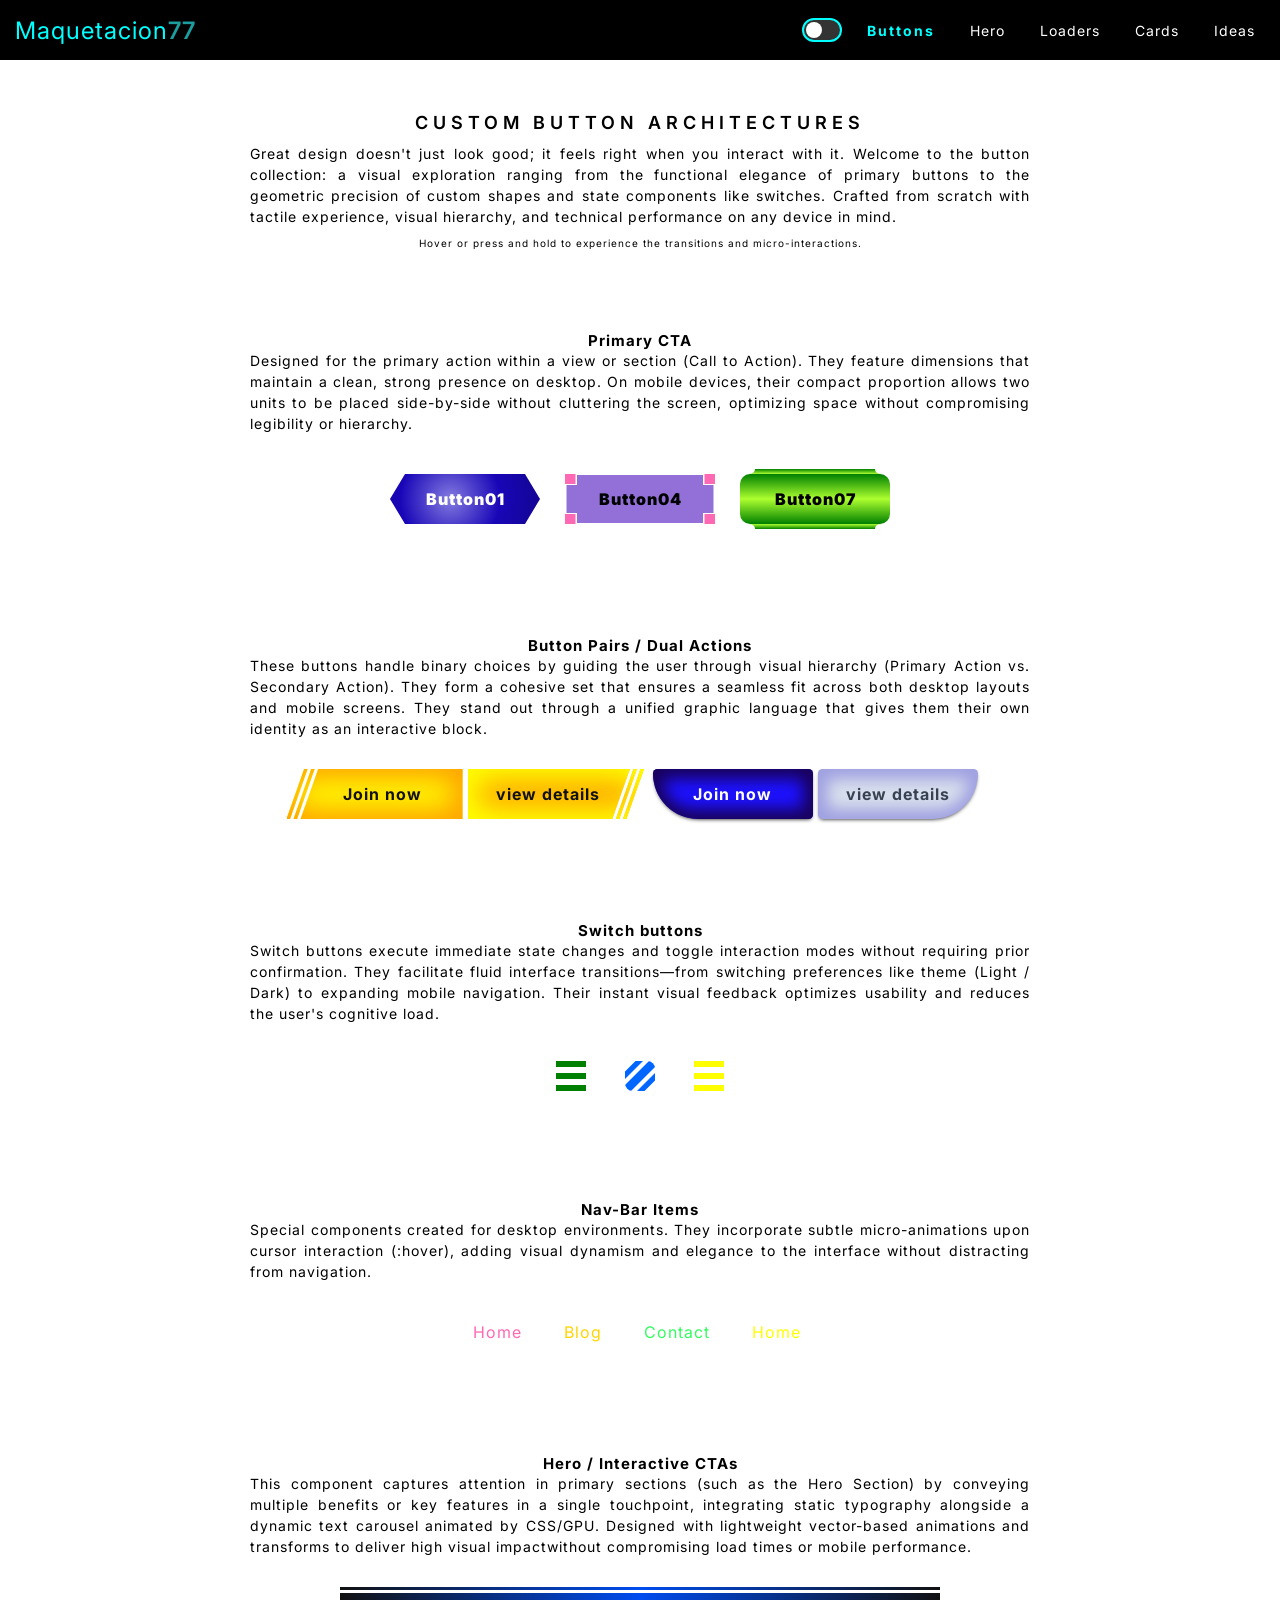
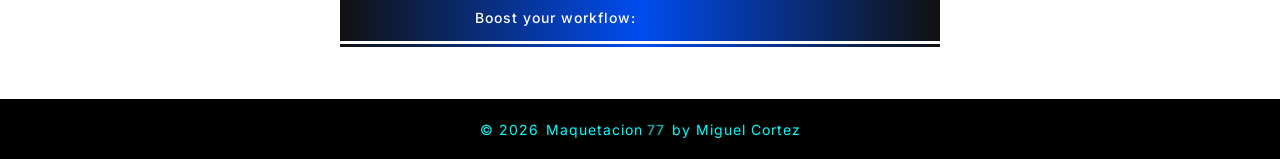
==== commit dbd01915: "Update buttons.html" ====
--- a/buttons.html
+++ b/buttons.html
@@ -1,31 +1,32 @@
-  <!doctype html>
-  <html lang="en">
-   <head>
+<!doctype html>
+<html lang="en">
+
+<head>
   <meta charset="UTF-8" />
   <meta name="viewport" content="width=device-width, initial-scale=1.0" />
 
   <!-- SEO & Technical Metadata -->
-  <title>Maquetacion77 | Custom Web Components & Pure CSS UI Showcase</title>
+  <title>Interactive Button Components & Gallery | Maquetacion77</title>
   <meta
     name="description"
-    content="Explore Maquetacion77, a living library of reusable web components, custom CSS animations, and bespoke UI layouts built with high-performance pure CSS and semantic HTML."
+    content="A curated collection of interactive UI buttons: primary, paired actions, hero triggers, nav-bar buttons, and advanced clip-path switch toggles built with pure CSS and JavaScript."
   />
   <meta name="robots" content="index, follow" />
 
   <!-- Open Graph / Social Media -->
   <meta property="og:type" content="website" />
-  <meta property="og:url" content="https://maquetacion77.github.io/maquetacion77/" />
+ <meta property="og:url" content="https://maquetacion77.github.io/maquetacion77/buttons.html" />
   <meta
     property="og:title"
-    content="Maquetacion77 | Custom Web Components & Pure CSS UI Showcase"
+    content="Interactive Button Components & Gallery | Maquetacion77"
   />
   <meta
     property="og:description"
-    content="Challenging the status quo of modern frontend design with clean, reusable, and high-fidelity pure CSS components."
-  />
-<meta
+    content="Discover unique button designs, micro-interactions, and fluid switch toggles to inspire your next web project."
+  />
+ <meta
   property="og:image"
-  content="https://maquetacion77.github.io/maquetacion77/assets/image_index.webp"
+  content="https://maquetacion77.github.io/maquetacion77/assets/image_buttons.webp"
 />
 <meta property="og:image:type" content="image/webp" />
 <meta property="og:image:width" content="1200" />
@@ -34,391 +35,197 @@
   <!-- Favicon -->
   <link rel="icon" href="favicon.svg" type="image/svg+xml" />
 
-  <!-- Stylesheets -->
+  <!-- Google Fonts -->
+  <link rel="preconnect" href="https://fonts.googleapis.com" />
+  <link rel="preconnect" href="https://fonts.gstatic.com" crossorigin />
+  <link
+    href="https://fonts.googleapis.com/css2?family=Inter:wght@400;600;700&family=Montserrat:wght@400;600;700&display=swap"
+    rel="stylesheet"
+  />
+
+  <!-- CSS Stylesheets -->
   <link rel="stylesheet" href="pre-loader.css" />
   <link rel="stylesheet" href="custom-loaders.css" />
   <link rel="stylesheet" href="styles.css" />
-  <link rel="stylesheet" href="headerfooter.css" />
   <link rel="stylesheet" href="navbar.css" />
   <link rel="stylesheet" href="section.css" />
+  <link rel="stylesheet" href="headerfooter.css" />
+  <link rel="stylesheet" href="buttons.css" />
 
   <!-- Scripts -->
   <script src="pre-loader.js" defer></script>
 </head>
 
-    <body>
-      <!-- #region PRE LOADER & HEADER -->
-      <div class="preloader-overlay" id="preloader">
-        <div class="loader-container">
-          <div class="spinner one">
-            <div></div>
-            <div></div>
-            <div></div>
-            <div></div>
-            <div></div>
-            <div></div>
-            <div></div>
-            <div></div>
-            <div></div>
-            <div></div>
-            <div></div>
-            <div></div>
-          </div>
-        </div>
+<body>
+  <!--#region preloader & header -->
+  <div class="preloader-overlay" id="preloader">
+    <div class="loader-container">
+      <div class="spinner one">
+        <div></div>
+        <div></div>
+        <div></div>
+        <div></div>
+        <div></div>
+        <div></div>
+        <div></div>
+        <div></div>
+        <div></div>
+        <div></div>
+        <div></div>
+        <div></div>
       </div>
-      <header class="main-header">
-        <a href="javascript:void(0)" class="logo"
-          >Maquetacion<span>77</span>
-          <span class="sr-only"
-            >Go to home - Front-End & Layout Portfolio</span
-          ></a
-        >
-
-        <div id="main-header-deck" class="header__deck">
-          <nav class="nav-bar" aria-label="Navegación principal">
-            <ul class="nav-list">
-              <!-- Dropdown 1: Buttons -->
-              <li class="dropdown">
-                <button
-                  type="button"
-                  class="dropdown-trigger"
-                  aria-expanded="false"
-                  aria-haspopup="true"
-                >
-                  Buttons
-                </button>
-                <ul class="dropdown-menu">
-                  <li><a href="buttons.html#primary_btn">Primary</a></li>
-                  <li><a href="buttons.html#pairs_btn">Pairs</a></li>
-                  <li><a href="buttons.html#switch_btn">Switch</a></li>
-                  <li><a href="buttons.html#nav_btn">Nav</a></li>
-                  <li><a href="buttons.html#hero_btn">Hero</a></li>
-                </ul>
-              </li>
-
-              <!-- Dropdown 2: Hero -->
-              <li class="dropdown">
-                <button
-                  type="button"
-                  class="dropdown-trigger"
-                  aria-expanded="false"
-                  aria-haspopup="true"
-                >
-                  Hero
-                </button>
-                <ul class="dropdown-menu">
-                  <li><a href="hero01.html">Hero01</a></li>
-                  <li><a href="hero02.html">Hero02</a></li>
-                </ul>
-              </li>
-
-              <!-- Enlaces directos -->
-              <li><a href="custom-loaders.html">Loaders</a></li>
-              <li><a href="cards.html">Cards</a></li>
-              <li><a href="ideas.html">Ideas</a></li>
+    </div>
+  </div>
+  <header class="main-header">
+    <a href="index.html" class="logo">
+      Maquetacion<span>77</span>
+      <span class="sr-only">Go to home - Front-End & Layout Portfolio</span>
+    </a>
+    <button id="themeToggleBtn" class="header-theme-switch" type="button" aria-label="Cambiar tema de contenedores"
+      aria-pressed="false"></button>
+    <div id="main-header-deck" class="header__deck">
+      <nav class="nav-bar" aria-label="Navegación principal">
+        <ul class="nav-list">
+          <li class="dropdown">
+            <button type="button" class="dropdown-trigger is-current" aria-expanded="false" aria-haspopup="true">
+              Buttons
+            </button>
+            <ul class="dropdown-menu">
+              <li><a href="buttons.html#primary_btn">Primary</a></li>
+              <li><a href="buttons.html#pairs_btn">Pairs</a></li>
+              <li><a href="buttons.html#switch_btn">Switch</a></li>
+              <li><a href="buttons.html#nav_btn">Nav</a></li>
+              <li><a href="buttons.html#hero_btn">Hero</a></li>
             </ul>
-          </nav>
-        </div>
-        <button
-          id="toggleButton"
-          class="nav-toggle"
-          type="button"
-          aria-expanded="false"
-          aria-controls="main-header-deck"
-          aria-label="Abrir menú"
-        ></button>
-      </header>
-      <!-- #endregion -->
-
-      <!-- #region 0. landing-hero -->
-      <section class="landing-hero">
-        <div class="landing-hero__container">
-          <h1 class="landing-hero__title">Pure CSS Components</h1>
-          <p class="landing-hero__subtitle">
-            A living library of production-ready, lightweight, and reusable web
-            elements designed to elevate your user interfaces.
-          </p>
-        </div>
-        <!-- <div class="logomaq">
-
-        </div>  
-        <style>
-          .logomaq{
-            transform: scale(5);
-            position: absolute;
-            top:300px;
-            left: 900px;
-             background-color: #000000;
-
-            width: 80px;
-            height: 100px;
-             clip-path: path("M0 0 L40 40 L80 0 L80 100 L65 85 L65 35 L40 60 L15 35 L15 85 L0 100 Z");
-          }
-        </style> -->
-        <div class="recuadro">
-      <div class="borde"></div>
-      <div class="borde02"></div>
-      <div class="borde03"></div>
-      <div class="borde04"></div>
-      <div class="borde05"></div>
-      <div class="borde06"></div>
-      <div class="borde07"></div>
-      <div class="borde08"></div>
-      <div class="borde09"></div>
-      <div class="borde10"></div>
-  </div>  
-      </section>
-      <!-- #endregion -->
-      <!-- #region 1. Brand / Hero Section Styles===================================== -->
-      <section class="about__01">
-        <div class="landing-about__container">
-          <p class="landing-about__text">
-            Hi, I'm Miguel. <br />
-            Based in Argentina, my favorite passion is designing and building web
-            interfaces using semantic HTML and pure CSS. I am driven by the
-            challenge of developing smooth animations, interactive components, and
-            responsive layouts—completely library-free—to craft stunning,
-            high-performance user experiences.
-          </p>
-        </div>
-      </section>
-      <!-- #endregion  -->
-
-      <!-- #region 2. 1L&2R ===================================== -->
-      <section class="about-grid">
-        <article class="card--featured">
-          <div class="card__image-wrapper">
-            <img
-              src="assets/you10.webp"
-              alt="Featured note"
-              class="card__img"
-            />
-          </div>
-          <div class="card__content">
-            <p>
-              <strong>Maquetacion77</strong> was born from a simple yet powerful
-              conviction: web interfaces can always be &ldquo;just a bit
-              better.&rdquo; In a digital landscape where websites often look
-              identical due to pre-packaged frameworks, I enjoy designing custom
-              web components from scratch, always striving for striking
-              aesthetics.
-            </p>
-          </div>
-        </article>
-        <div class="about-grid__secondary-column">
-          <a href="buttons.html#primary_btn" role="article">
-            <div class="card__image-wrapper">
-              <img
-                src="assets/image_swich_button_01.webp"
-                alt="Overlay text note"
-                class="card__img"
-              />
-              <div class="card__overlay-content">
-                <h2 class="colorfff">SWITCH BUTTONS ARE ABSOLUTELY AMAZING!</h2>
-                <p class="colorfff">
-                  They pack incredible interactive power into a tiny, elegant
-                  component.
-                </p>
-              </div>
-            </div>
-          </a>
-          <a href="hero01.html" role="article">
-            <div class="card__image-wrapper">
-              <img
-                src="assets/hero01.webp"
-                alt="Standard note"
-                class="card__img"
-              />
-            </div>
-            <div class="card__content">
-              <h2 class="s_s_01 notranslate">HERO SECTION CHALLENGE</h2>
-              <p>
-                First iteration of Hero Sections proving a single principle:
-                endless layout possibilities, zero HTML changes. Powered entirely
-                by CSS, with more designs continuously joining the collection.
-              </p>
-            </div>
-          </a>
-        </div>
-      </section>
-      <!-- #endregion  -->
-
-      <!-- #region 3. (40/60 Layout) -->
-      <section class="about-grid px1130">
-        <article class="about-grid__aside-container">
-          <img
-            src="assets/you07.webp"
-            alt=""
-          />
-        </article>
-        <article class="about-grid__main-content">
-          <h2>Pushing the Boundaries of the Web</h2>
-          <p class="about-grid__text">
-         This platform is a living, continuously evolving library designed for ongoing growth with a focus on the full spectrum of user interface design—from perfecting the subtle micro-interactions of a minimalist button to crafting advanced navigation bars that break away from conventional linear layouts. Every component added to this collection represents a step forward in pushing the boundaries of what is visually possible on the web.
-          </p>
-        </article>
-      </section>
-      <!-- #endregion -->
-
-      <!-- #region 4. 1L&1R loaders=====================================  -->
-      <section class="about-grid">
-        <a href="buttons.html#nav_btn" role="article">
-          <article class="split-card split-card--image-left">
-            <div class="split-card__image-wrapper_x4">
-              <img
-                src="assets/nav_button01.webp"
-                alt="About Maquetacion77"
-              />
-              <img
-                src="assets/nav_button02.webp"
-                alt="About Maquetacion77"
-              />
-              <img
-                src="assets/nav_button03.webp"
-                alt="About Maquetacion77"
-              />
-              <img
-                src="assets/nav_button04.webp"
-                alt="About Maquetacion77"
-              />
-            </div>
-            <div class="split-card__content">
-              <h2 class="s_s_02 notranslate">NAV-BAR <span>DESIGN</span></h2>
-              <p>
-                Redefining the essentials of site navigation. Explore custom
-                navbar buttons crafted for fluid user feedback
-              </p>
-            </div>
-          </article>
-        </a>
-        <article class="split-card split-card--image-right">
-          <div class="split-card__content">
-            <p class="split-card__text">
-              <strong>My focus</strong> here is to translate these complex and
-              intricate concepts into real, functional digital interactions. When
-              a client or designer asks, &ldquo;Can this be built?&rdquo;, I can
-              confidently say yes through the power of pure CSS—bridging the gap
-              between imagination and execution while ensuring that even the most
-              elaborate animations remain lightweight, accessible, and
-              ultra-dynamic.
-            </p>
-          </div>
-        </article>
-      </section>
-      <!-- #endregion  -->
-
-      <!-- #region 5. carrousel===================================== -->
-      <section class="about-grid flex__c---">
-        <div class="carousel-container">
-          <a href="custom-loaders.html" role="article">
-            <div class="images-track">
-              <img
-                src="assets/CL06.webp"
-                alt="Imagen 1"
-              />
-              <img
-                src="assets/CL07.webp"
-                alt="Imagen 2"
-              />
-              <img
-                src="assets/CL08.webp"
-                alt="Imagen 3"
-              />
-              <img
-                src="assets/CL09.webp"
-                alt="Imagen 4"
-              />
-              <img
-                src="assets/CL10.webp"
-                alt="Imagen 5"
-              />
-              <img
-                src="assets/CL11.webp"
-                alt="Imagen 6"
-              />
-              <img
-                src="assets/CL12.webp"
-                alt="Imagen 7"
-              />
-              <img
-                src="assets/CL13.webp"
-                alt="Imagen 8"
-              />
-              <img
-                src="assets/CL14.webp"
-                alt="Imagen 9"
-              />
-              <img
-                src="assets/CL15.webp"
-                alt="Imagen 10"
-              /></div
-          ></a>
-        </div>
-
-        <a href="custom-loaders.html" class="s_s_03" role="article">
-          <h2 class="notranslate">CUSTOM <span>LOADERS</span></h2></a
-        >
-        <p class="about-text">
-          Explore the Custom Loaders section to see how CSS brings page
-          transitions to life!
-        </p>
-      </section>
-      <!-- #endregion  -->
-
-      <!-- #region 6. 1L&1R cards=====================================  -->
-      <section class="about-grid">
-        <article class="split-card split-card--image-left">
-          <div class="split-card__content">
-            <p class="split-card__text">
-              “Pure Frontend Potential”<br />
-              A proof of concept that clean architecture and bold design go hand
-              in hand.
-            </p>
-          </div>
-        </article>
-        <a
-          href="cards.html"
-          class="split-card split-card--image-right"
-          role="article"
-        >
-          <div class="split-card__image-wrapper_x1">
-            <img
-              src="assets/card-section-images-white.webp"
-              alt="About Maquetacion77"
-              class="split-card__img"
-            />
-          </div>
-          <div class="split-card__content">
-            <h2 class="notranslate s_s_04">CARD SECTION</h2>
-            <p>
-              Get ready to take interface design to the next level. This section
-              pushes cards beyond static boundaries, unlocking immersive 3D depth,
-              fluid hover states, and rich CSS micro-interactions.
-            </p>
-          </div>
-        </a>
-      </section>
-      <!-- #endregion  -->
-
-      <!-- #region 7. end===================================== -->
-      <section class="about-grid">
-        <p>
-          This is only the beginning of an ongoing journey toward continuous web
-          style innovation. Whether you are a developer seeking refined
-          inspiration, a designer pushing creative boundaries, or a client ready
-          to elevate your brand’s digital identity, I invite you to explore this
-          ever-evolving collection. Let’s redefine the modern web together—one
-          custom line of CSS at a time.
-        </p>
-      </section>
-      <!-- #endregion -->
-
-    
-      <script src="toggleButton.js" defer></script>
-      <footer class="flex---">
-        <p>
-          &copy; 2026 <span>Maquetacion</span><span>77</span> by Miguel Cortez
-        </p>
-      </footer>
-    </body>
-  </html>
+          </li>
+          <li class="dropdown">
+            <button type="button" class="dropdown-trigger" aria-expanded="false" aria-haspopup="true">
+              Hero
+            </button>
+            <ul class="dropdown-menu">
+              <li><a href="hero01.html">Hero01</a></li>
+              <li><a href="hero02.html">Hero02</a></li>
+            </ul>
+          </li>
+          <li><a href="custom-loaders.html">Loaders</a></li>
+          <li><a href="cards.html">Cards</a></li>
+           <li><a href="ideas.html">Ideas</a></li>
+        </ul>
+      </nav>
+    </div>
+
+    <button id="toggleButton" class="nav-toggle" type="button" aria-expanded="false" aria-controls="main-header-deck"
+      aria-label="Abrir menú"></button>
+  </header>
+  <!-- #endregion -->
+
+  <!-- #region descripcion seccion buttons -->
+  <section class="primary-section" id="primary_btn">
+    <h1>CUSTOM BUTTON ARCHITECTURES</h1>
+    <p>
+     Great design doesn't just look good; it feels right when you interact with it. Welcome to the button collection: a visual exploration ranging from the functional elegance of primary buttons to the geometric precision of custom shapes and state components like switches. Crafted from scratch with tactile experience, visual hierarchy, and technical performance on any device in mind.
+    </p>
+    <span>Hover or press and hold to experience the transitions and micro-interactions.</span>
+  </section>
+  <!-- #endregion -->
+
+  <!-- #region primary_btn -->
+  <section class="primary-section">
+    <h2>Primary CTA</h2>
+    <p>
+      Designed for the primary action within a view or section (Call to Action). They feature dimensions that maintain a clean, strong presence on desktop. On mobile devices, their compact proportion allows two units to be placed side-by-side without cluttering the screen, optimizing space without compromising legibility or hierarchy.
+    </p>
+    <div class="button__container">
+        <div class="btn_wrappers"><a href="javascript:void(0)" class="primary_btn primary_btn_01 polygon01">Button01</a></div>
+       <div class="btn_wrappers"><a href="javascript:void(0)" class="primary_btn primary_btn_04">Button04</a></div>
+        <!-- <a href="javascript:void(0)" class="primary_btn primary_btn_06" data-text="Button06">Button06</a> -->
+        <div class="btn_wrappers"><a href="javascript:void(0)" class="primary_btn primary_btn_07">Button07</a></div>
+    </div>
+  </section>
+  <!-- #endregion -->
+
+  <!-- #region pairs_btn -->
+  <section class="primary-section" id="pairs_btn">
+    <h2>Button Pairs / Dual Actions</h2>
+    <p>
+      These buttons handle binary choices by guiding the user through visual hierarchy (Primary Action vs. Secondary Action). They form a cohesive set that ensures a seamless fit across both desktop layouts and mobile screens. They stand out through a unified graphic language that gives them their own identity as an interactive block.
+    </p>
+    <div class="button__container">
+      <div class="button-group">
+       <div class="btn_wrappers"><a href="javascript:void(0)" class="pair01 btn-primary01"> Join now </a></div> 
+       <div class="btn_wrappers"> <a href="javascript:void(0)" class="pair01 btn-secondary01">view details</a></div>
+      </div>
+       <div class="button-group">
+        <a href="javascript:void(0)" class="pair02 btn-primary02"> Join now</a>
+        <a href="javascript:void(0)" class="pair02 btn-secondary02" >view details</a>
+      </div>
+    </div>
+  </section>
+  <!-- #endregion -->
+
+  <!-- #region switch_btn -->
+  <section class="primary-section" id="switch_btn">
+    <h2>Switch buttons</h2>
+    <p>
+     Switch buttons execute immediate state changes and toggle interaction modes without requiring prior confirmation. They facilitate fluid interface transitions—from switching preferences like theme (Light / Dark) to expanding mobile navigation. Their instant visual feedback optimizes usability and reduces the user's cognitive load.
+    </p>
+    <div class="button__container">
+      <button class="s_btn_general switch_btn_01" id="switch_btn_01" aria-label="Cambiar estado"
+        aria-pressed="false"></button>
+      <button class="s_btn_general switch_btn_02" id="switch_btn_02" aria-label="Cambiar estado"
+        aria-pressed="false"></button>
+      <button class="s_btn_general switch_btn_03" id="switch_btn_03" aria-label="Cambiar estado"
+        aria-pressed="false"></button>
+    </div>
+  </section>
+
+
+
+  <!-- #endregion -->
+
+  <!-- #region nav-bar_btn -->
+ <section class="primary-section" id="nav_btn">
+    <h2>Nav-Bar Items</h2>
+    <p>
+Special components created for desktop environments. They incorporate subtle micro-animations upon cursor interaction (:hover), adding visual dynamism and elegance to the interface without distracting from navigation.
+    </p>
+    <div class="button__container">
+      <a href="javascript:void(0)" class="nav-link nav-link01" aria-current="page">Home</a>
+      <a href="javascript:void(0)" class="nav-link nav-link04">Blog</a>
+      <a href="javascript:void(0)" class="nav-link nav-link05">Contact</a>
+      <a href="javascript:void(0)" class="nav-link nav-link06" aria-current="page">Home</a>
+      </li>
+    </div>
+  </section>
+  <!-- #endregion -->
+
+  <!-- #region hero_btn -->
+  <section class="primary-section" id="hero_btn">
+    <h2>Hero / Interactive CTAs</h2>
+    <p>
+      This component captures attention in primary sections (such as the Hero Section) by conveying multiple benefits or key features in a single touchpoint, integrating static typography alongside a dynamic text carousel animated by CSS/GPU. Designed with lightweight vector-based animations and transforms to deliver high visual impactwithout compromising load times or mobile performance.
+    </p>
+    <div class="button__container">
+  <a href="javascript:void(0)" class="hero-cta-btn">
+    <div class="cta-content">
+      <span class="cta-static">Boost your workflow:</span>
+      <span class="cta-carousel" aria-hidden="true">
+        <span class="carousel-item01">Fast and lightweight</span>
+        <span class="carousel-item02">GPU animations</span>
+        <span class="carousel-item03">100% Responsive</span>
+      </span>
+    </div>
+  </a>
+</div>
+  </section>
+  <!-- #endregion -->
+<script src="buttons.js" defer></script>
+  <script src="toggleButton.js" defer></script>
+  <footer class="flex---">
+    <p>
+      &copy; 2026 <span>Maquetacion</span><span>77</span> by Miguel Cortez
+    </p>
+  </footer>
+</body>
+
+</html>
--- a/buttons.css
+++ b/buttons.css
@@ -0,0 +1,594 @@
+/* #region 00 theme-switch */
+.main-header {
+  display: flex;
+  align-items: center;
+  justify-content: space-between;
+}
+
+.header-theme-switch {
+  width: 40px;
+  height: 24px;
+  background-color: #333;
+  border: 2px solid var(--brand-primary, #00ffff);
+  border-radius: 12px;
+  cursor: pointer;
+  position: relative;
+  z-index: 9; 
+  margin-left: auto;
+  margin-right: 15px;
+  transition: background-color 0.3s ease, border-color 0.3s ease;
+  padding: 0;
+  outline: none;
+  -webkit-tap-highlight-color: transparent;
+}
+
+.header-theme-switch::after {
+  content: "";
+  position: absolute;
+  top: 2px;
+  left: 2px;
+  width: 16px;
+  height: 16px;
+  background-color: #fff;
+  border-radius: 50%;
+  transition: transform 0.3s ease, background-color 0.3s ease;
+}
+
+.header-theme-switch.theme-active {
+  background-color: var(--brand-primary, #00ffff);
+}
+
+.header-theme-switch.theme-active::after {
+  transform: translateX(16px);
+  background-color: #111;
+}
+
+.header-theme-switch:focus-visible {
+  outline: 2px solid #fff;
+  outline-offset: 2px;
+}
+
+.button__container.bg-dark-theme {
+  background-color: #111 !important;
+  transition: background-color 0.4s ease;
+}
+/* #endregion */
+
+/* #region 01 primary*/
+@import url("https://fonts.googleapis.com/css2?family=Kdam+Thmor+Pro&display=swap");
+
+.button__container {
+  width: 100%;
+  display: flex;
+  flex-wrap: wrap;
+  align-items: center;
+  justify-content: center;
+  gap: 25px;
+  margin: 10px 0;
+  transition: background-color 0.4s ease;
+  padding: 20px 0;
+}
+
+.button__container .primary_btn {
+  width: 150px;
+  height: 50px;
+  box-sizing: border-box;
+  display: block;
+  text-align: center;
+  line-height: 50px;
+  font-size: 1.6rem;
+  letter-spacing: 1px;
+  position: relative;
+  margin: 10px 0;
+  font-weight: 900;
+}
+
+.polygon01 {
+  clip-path: path("M15 0 Q135 0 135 0 150 25 150 25 135 50 135 50 15 50 15 50 0 25 0 25 15 0 15 0");
+}
+
+.btn_wrapper {
+  display: inline-block;
+  /* Optimizado: box-shadow es mucho más liviano que drop-shadow para la GPU */
+  filter: drop-shadow(1px 1px 2px rgba(0, 0, 0, 0.8)); 
+}
+
+.primary_btn_01 {
+  color: #fff;
+  background: radial-gradient(
+    circle at 40% 50%,
+    rgb(132, 122, 224) 0px,
+    rgb(24, 6, 183) 50px,
+    rgb(8, 3, 53) 200px
+  );
+  transition: transform 0.3s ease;
+}
+
+.primary_btn_01:hover {
+  transform: scale(1.03);
+}
+
+.primary_btn_04 {
+  transition: background-color 0.3s ease, color 0.3s ease;
+  z-index: 2;
+}
+
+.primary_btn_04::after,
+.primary_btn_04::before {
+  content: "";
+  transition: background-color 0.3s ease;
+  position: absolute;
+  inset: 0;
+  z-index: -1;
+}
+
+.primary_btn_04::after {
+  background-color: #ff69b4;
+  clip-path: polygon(0% 0%, 7% 0%, 7% 20%, 0% 20%, 0% 0%, 0% 100%, 0% 80%, 7% 80%, 7% 100%, 0% 100%, 100% 100%, 93% 100%, 93% 80%, 100% 80%, 100% 100%, 100% 0%, 100% 20%, 93% 20%, 93% 0%, 100% 0%, 100% 100%, 0% 100%);
+}
+
+.primary_btn_04::before {
+  background: #9370d8;
+  clip-path: polygon(1% 22%, 8% 22%, 8% 2%, 92% 2%, 92% 22%, 99% 22%, 99% 78%, 92% 78%, 92% 98%, 8% 98%, 8% 78%, 1% 78%);
+}
+
+.primary_btn_04:hover:after {
+  background-color: #9370d8;
+}
+
+.primary_btn_04:hover:before {
+  background-color: #ff69b4;
+}
+
+.primary_btn_06 {
+  color: #e7e1e1;
+  border-radius: 25px;
+  background-color: #0066ff;
+  box-shadow: 0 3px 3px rgba(0, 0, 0, 0.5);
+}
+
+.primary_btn_06:after {
+  content: attr(data-text);
+  position: absolute;
+  display: flex;
+  justify-content: center;
+  align-items: center;
+  inset: 5px;
+  background-color: #0066ff;
+  border-radius: calc(25px + 5px);
+  transition: background-color 0.2s ease-in-out, box-shadow 0.2s ease-in-out;
+}
+
+.primary_btn_06:hover::after {
+  box-shadow: inset 0 2px 4px rgba(0, 0, 0, 0.4);
+  background-color: #095fe0;
+}
+
+.primary_btn_07 {
+  background: linear-gradient(to top, green, greenyellow, green);
+  border-radius: 10px;
+  transition: color 0.3s ease, letter-spacing 0.3s ease;
+}
+
+.primary_btn_07:hover {
+  color: rgb(62, 60, 60);
+  letter-spacing: 2px;
+}
+
+.primary_btn_07::after,
+.primary_btn_07::before {
+  content: "";
+  width: 100%;
+  height: 5px;
+  position: absolute;
+  top: -5px;
+  left: 0;
+  background: linear-gradient(to top, greenyellow, green);
+  clip-path: path("M8 5 Q15 5 15 0 135 0 135 0 135 5 142 5 8 5 8 5");
+}
+
+.primary_btn_07::before {
+  transform: rotate(180deg);
+  top: 50px;
+}
+/* #endregion */
+
+/* #region 02 pairs */
+.button-group {
+  width: 325px;
+  height: 50px;
+  box-sizing: border-box;
+  display: flex;
+  justify-content: space-between;
+}
+
+/* #region pair01 */
+.button-group .pair01 {
+  width: 160px;
+  height: 50px;
+  color: #111;
+  font-weight: bold;
+  display: flex;
+  justify-content: center;
+  align-items: center;
+  text-decoration: none;
+  font-size: 1.6rem;
+  letter-spacing: 1px;
+  position: relative;
+  z-index: 2;
+}
+
+.button-group .pair01.btn-primary01::after,
+.button-group .pair01.btn-secondary01::after {
+  content: "";
+  position: absolute;
+  width: 110%;
+  height: 100%;
+  top: 0;
+  right: 0;
+  background: #ffff00;
+  box-shadow: inset 10px 10px 30px #ffa500, inset -10px -10px 30px #ffa500;
+  z-index: -1;
+  /* Removido transform: translateZ(0) y will-change innecesario */
+  transition: clip-path 0.3s ease;
+  clip-path: polygon(100% 0%, 100% 100%, 0% 100%, 10% 0%, 12% 0%, 2% 100%, 4% 100%, 14% 0%, 16% 0%, 6% 100%, 8% 100%, 18% 0%);
+}
+
+.button-group .pair01.btn-secondary01::after {
+  transform: rotate(180deg);
+  background: #ffa500;
+  box-shadow: inset 10px 10px 30px #ffff00, inset -10px -10px 30px #ffff00;
+  right: -10%;
+}
+/* #endregion */
+
+/* #region pair02 */
+.button-group .pair02 {
+  width: 160px;
+  height: 50px;
+  position: relative;
+  font-weight: bold;
+  display: flex;
+  justify-content: center;
+  align-items: center;
+  font-size: 1.6rem;
+  letter-spacing: 1px;
+}
+
+.button-group .pair02.btn-primary02 {
+  content: attr(data-text);
+  background: #1d11ff;
+  color: #FFFFFF;
+  border-radius: 5px 5px 5px 50px;
+  box-shadow: inset 0 0 15px 10px rgba(24, 1, 73, 0.902), 0 2px 4px -2px rgba(0, 0, 0, 1);
+}
+
+.button-group .pair02.btn-secondary02 {
+  content: attr(data-text);
+  background: #d9e0ed;
+  color: #374151;
+  border-radius: 5px 5px 50px 5px;
+  box-shadow: inset 0 0 15px 10px rgba(27, 12, 198, 0.3), 0 2px 4px -2px rgba(0, 0, 0, 1);
+}
+
+.button-group .pair02::after {
+  position: absolute;
+  inset: 0;
+  /* Removido will-change innecesario */
+  transition: transform 0.3s ease;
+}
+
+.button-group .pair02:hover:after {
+  transform: skew(-10deg) translateX(0px);
+}
+/* #endregion */
+
+/* #region 03 switch */
+.s_btn_general.switch_btn_01,
+.s_btn_general.switch_btn_02,
+.s_btn_general.switch_btn_03 {
+  width: 44px;
+  height: 44px;
+  padding: 0;
+  background: transparent;
+  border: none;
+  cursor: pointer;
+  position: relative;
+  display: flex;
+  align-items: center;
+  justify-content: center;
+}
+
+.switch_btn_01:after,
+.switch_btn_02:after,
+.switch_btn_03:after {
+  content: "";
+  width: 30px;
+  height: 30px;
+  position: absolute;
+  transition: clip-path 0.3s ease, border-radius 0.3s ease;
+}
+
+.switch_btn_01:after {
+  background-color: green;
+  clip-path: polygon(0% 0%, 50% 0%, 100% 0%, 100% 20%, 0% 20%, 0% 0%, 0% 40%, 40% 40%, 60% 40%, 100% 40%, 100% 50%, 100% 60%, 60% 60%, 40% 60%, 0% 60%, 0% 50%, 0% 40%, 0% 80%, 100% 80%, 100% 100%, 50% 100%, 0% 100%, 0% 80%, 0% 40%);
+}
+
+.switch_btn_02:after {
+  background-color: #0066ff;
+  border-radius: 25%;
+  clip-path: polygon(0% 100%, 0% 80%, 80% 0%, 60% 0%, 0% 60%, 0% 35%, 35% 0%, 100% 0%, 100% 65%, 65% 100%, 40% 100%, 100% 40%, 100% 20%, 20% 100%);
+}
+
+.switch_btn_03:after {
+  background-color: #ffff00;
+  clip-path: polygon(0% 0%, 50% 0%, 100% 0%, 100% 20%, 50% 20%, 0% 20%, 0% 0%, 0% 40%, 50% 40%, 100% 40%, 100% 60%, 50% 60%, 0% 60%, 0% 40%, 0% 80%, 50% 80%, 100% 80%, 100% 100%, 50% 100%, 0% 100%, 0% 80%);
+}
+
+.switch_btn_01.icon_01:after {
+  clip-path: polygon(0% 20%, 0% 0%, 20% 0%, 50% 40%, 40% 50%, 0% 20%, 0% 80%, 40% 50%, 50% 40%, 80% 0%, 100% 0%, 100% 20%, 60% 50%, 50% 60%, 20% 100%, 0% 100%, 0% 80%, 50% 60%, 60% 50%, 100% 80%, 100% 100%, 80% 100%, 50% 60%, 0% 80%);
+}
+
+.switch_btn_02.icon_02:after {
+  clip-path: polygon(0% 100%, 0% 80%, 60% 20%, 60% 20%, 0% 20%, 0% 0%, 80% 0%, 100% 0%, 100% 20%, 100% 100%, 80% 100%, 80% 40%, 80% 40%, 20% 100%);
+  border-radius: 25% 0 25% 25%;
+}
+
+.switch_btn_03.icon_03:after {
+  clip-path: polygon(0% 20%, 50% 0%, 100% 20%, 100% 40%, 50% 20%, 0% 40%, 0% 20%, 0% 50%, 50% 30%, 100% 50%, 100% 70%, 50% 50%, 0% 70%, 0% 50%, 0% 80%, 50% 60%, 100% 80%, 100% 100%, 50% 80%, 0% 100%, 0% 80%);
+}
+
+.switch_btn_01:focus-visible,
+.switch_btn_02:focus-visible,
+.switch_btn_03:focus-visible {
+  outline: 2px solid #0066ff;
+  outline-offset: 2px;
+  border-radius: 4px;
+}
+/* #endregion */
+
+/* #region 04 nav */
+.nav-link {
+  font-size: 1.6rem;
+  position: relative;
+  text-decoration: none;
+  background: transparent;
+  font-family: "Inter", sans-serif;
+  letter-spacing: 1px;
+  cursor: pointer;
+  display: flex;
+  align-items: center;
+  justify-content: center;
+  padding: 3px 5px;
+}
+
+/* #region nav-link01 */
+.nav-link01 {
+  color: var(--nav07);
+}
+
+.nav-link01::after {
+  content: "";
+  position: absolute;
+  inset: 0;
+  border-bottom: 1px solid currentColor;
+  transform: scaleX(0%);
+  transition: transform 0.2s linear;
+}
+
+.nav-link01:hover::after {
+  transform: scaleX(100%);
+}
+/* #endregion */
+
+/* #region nav-link04 */
+.nav-link04 {
+  padding: 10px 12px;
+  color: var(--nav04);
+}
+
+.nav-link04::after,
+.nav-link04::before {
+  content: "";
+  position: absolute;
+  inset: 0;
+  border: 3px double currentColor;
+  clip-path: polygon(0% 0%, 0% 0%, 0% 0%, 0% 0%, 0% 0%, 0% 0%);
+  transition: clip-path 0.2s linear;
+}
+
+.nav-link04:hover::after,
+.nav-link04:hover::before {
+  clip-path: polygon(0% 0%, 80% 0%, 80% 20%, 20% 20%, 20% 80%, 0% 80%);
+}
+
+.nav-link04::after {
+  transform: rotate(180deg);
+}
+/* #endregion */
+
+/* #region nav-link05 */
+.nav-link05 {
+  padding: 3px 5px;
+  color: var(--nav05);
+}
+
+.nav-link05::after,
+.nav-link05::before {
+  content: "";
+  position: absolute;
+  transition: transform 0.3s ease;
+}
+
+.nav-link05::after {
+  width: 100%;
+  height: 140%;
+  transform: scaleY(0);
+  border-inline: 1px solid currentcolor;
+}
+
+.nav-link05::before {
+  width: 115%;
+  height: 100%;
+  transform: scaleX(0);
+  border-block: 1px solid currentcolor;
+}
+
+.nav-link05:hover::after {
+  transform: scaleY(1);
+}
+
+.nav-link05:hover::before {
+  transform: scaleX(1);
+}
+/* #endregion */
+
+/* #region nav-link06 */
+.nav-link06 {
+  color: var(--nav06);
+  padding: 10px 12px;
+}
+
+.nav-link06::after,
+.nav-link06::before {
+  content: "";
+  position: absolute;
+  transition: opacity 0.5s ease;
+}
+
+.nav-link06::after {
+  width: 90%;
+  height: 50%;
+  opacity: 0;
+  border-bottom: 1px solid currentColor;
+}
+
+.nav-link06::before {
+  top: 80%;
+  width: 25px;
+  height: 50%;
+  opacity: 0;
+  clip-path: polygon(0% 0%, 100% 0%, 50% 20%);
+  background: var(--nav06);
+}
+
+.nav-link06:hover::after,
+.nav-link06:hover::before {
+  opacity: 1;
+}
+/* #endregion */
+
+/* #endregion */
+
+/* #region 05 heroCTA */
+.hero-cta-btn {
+  width: 100%;
+  max-width: 600px;
+  height: 60px;
+  display: inline-flex;
+  align-items: center;
+  justify-content: space-between;    
+  background: linear-gradient(to left, #111, #004cef, #111);
+  color: #ffffff;
+  text-decoration: none;
+  box-sizing: border-box;
+  overflow: hidden;
+  transition: transform 0.2s cubic-bezier(0.16, 1, 0.3, 1), box-shadow 0.2s ease;
+  clip-path: polygon(0% 0%, 100% 0%, 100% 5%, 0% 5%, 0% 10%, 100% 10%, 100% 90%, 0% 90%, 0% 95%, 100% 95%, 100% 100%, 0% 100%);
+}
+
+.hero-cta-btn:hover {
+  transform: translate3d(0, -2px, 0); 
+  box-shadow: 0 10px 25px -5px rgba(0, 0, 0, 0.3);
+}
+
+.hero-cta-btn:focus-visible {
+  outline: 3px solid #60a5fa;
+  outline-offset: 2px;
+}
+
+.hero-cta-btn:hover .carousel-item01,
+.hero-cta-btn:hover .carousel-item02,
+.hero-cta-btn:hover .carousel-item03,
+.hero-cta-btn:focus .carousel-item01,
+.hero-cta-btn:focus .carousel-item02,
+.hero-cta-btn:focus .carousel-item03 {
+  animation-play-state: paused;
+}
+
+.cta-content {
+  width: 100%;
+  height: 100%;
+  display: flex;
+  align-items: center;
+  justify-content: space-between;
+  gap: 8px;
+  overflow: hidden;
+  font-size: clamp(1.2rem, 2.5vw, 1.4rem);
+  font-weight: 500;
+  padding: 0 16px;
+}
+
+.cta-carousel,
+.cta-static {
+  width: 50%;
+  height: 100%;
+  display: flex;
+  align-items: center;
+  overflow: hidden;
+  position: relative;
+}
+
+.cta-static {
+  justify-content: flex-end;
+  text-align: right;
+  white-space: nowrap;
+  color: var(--cls-white);
+}
+
+.carousel-item01,
+.carousel-item02,
+.carousel-item03 {
+  animation: hero_cta_ani_01 10.8s linear infinite;
+  clip-path: polygon(0% 0%, 0% 0%, 0% 100%, 0% 100%);
+  will-change: clip-path;
+  position: absolute;
+  display: flex;
+  justify-content: flex-start;
+  align-items: center;
+  height: 100%;
+  width: 100%;
+  color: #cfdcec;
+  white-space: nowrap;
+}
+
+.carousel-item02 {
+  animation-delay: 3.6s;
+}
+
+.carousel-item03 {
+  animation-delay: 7.2s;
+}
+
+@keyframes hero_cta_ani_01 {
+  0%   { clip-path: polygon(0% 0%, 0% 0%, 0% 100%, 0% 100%); }
+  5%   { clip-path: polygon(0% 0%, 100% 0%, 100% 100%, 0% 100%); }
+  28%  { clip-path: polygon(0% 0%, 100% 0%, 100% 100%, 0% 100%); }
+  33%  { clip-path: polygon(0% 0%, 0% 0%, 0% 100%, 0% 100%); }
+  100% { clip-path: polygon(0% 0%, 0% 0%, 0% 100%, 0% 100%); }
+}
+
+@media (prefers-reduced-motion: reduce) {
+  .carousel-item01,
+  .carousel-item02,
+  .carousel-item03 {
+    animation: none;
+    clip-path: none;
+    position: static;
+  }
+  .carousel-item02,
+  .carousel-item03 {
+    display: none;
+  }
+}
+/* #endregion */
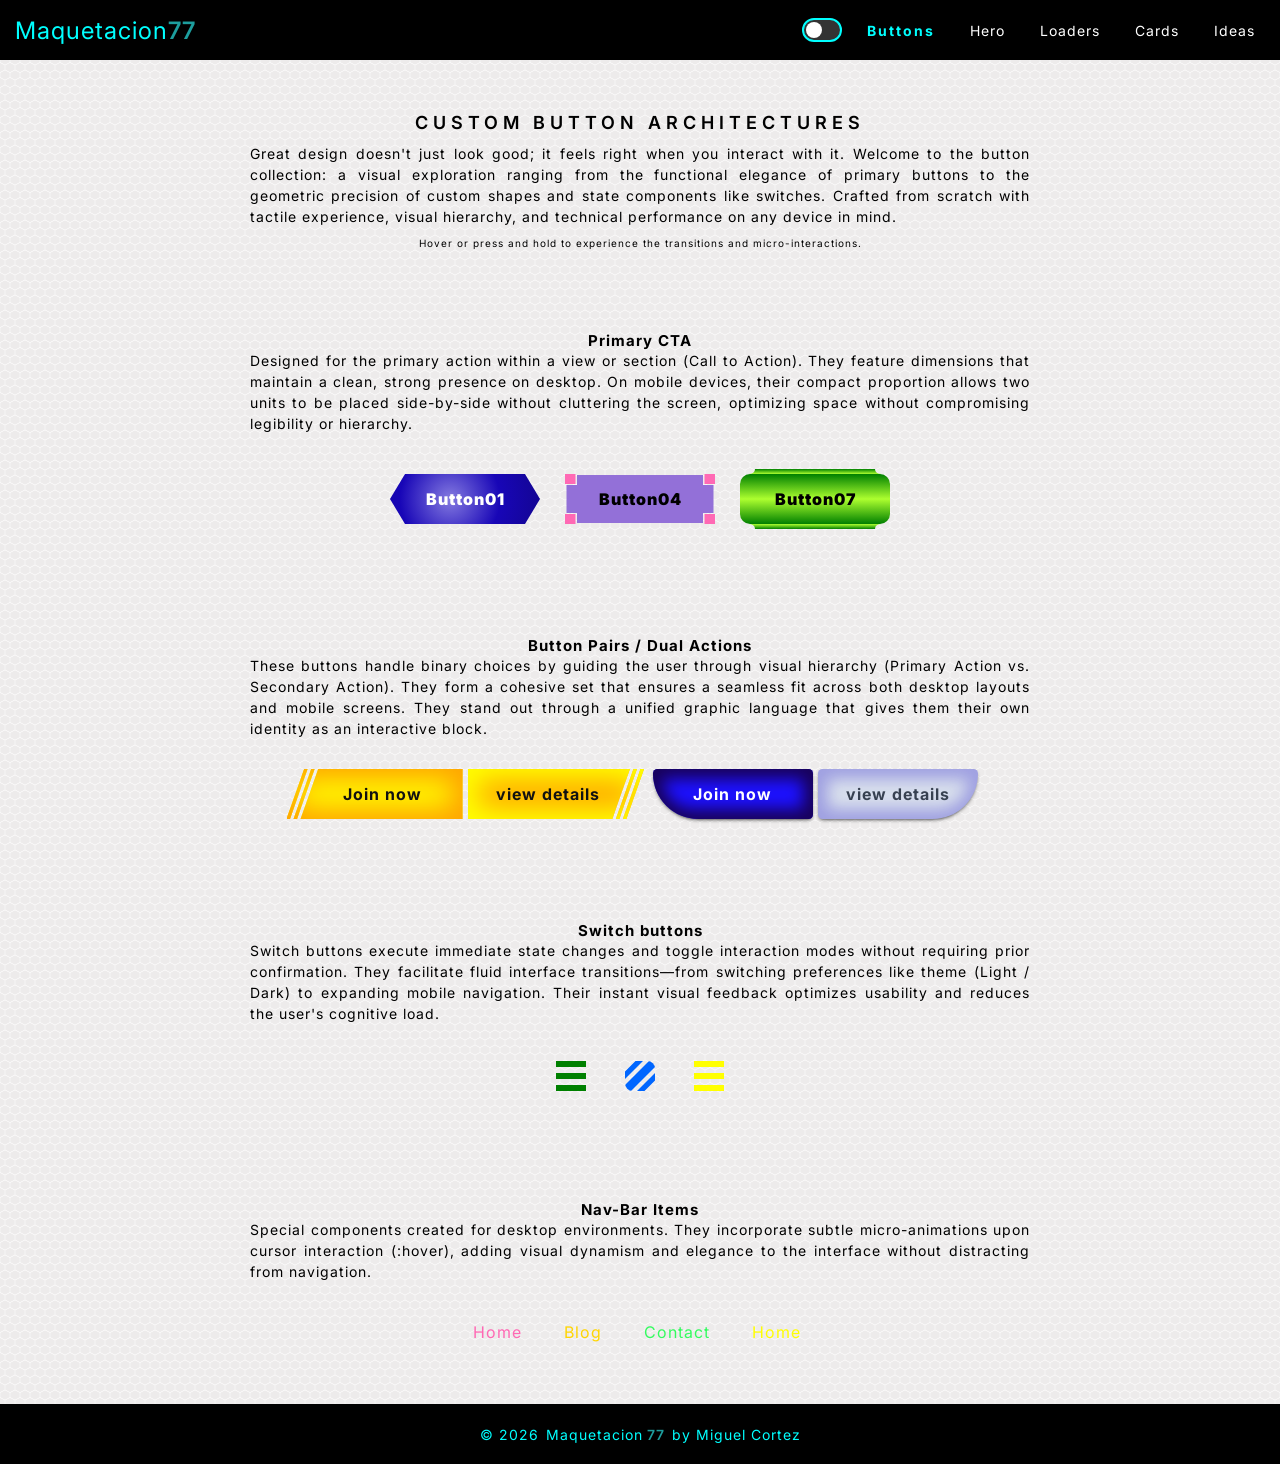
==== commit 71ffb666: "Update buttons.html" ====
--- a/buttons.html
+++ b/buttons.html
@@ -200,7 +200,7 @@
   <!-- #endregion -->
 
   <!-- #region hero_btn -->
-  <section class="primary-section" id="hero_btn">
+  <!-- <section class="primary-section" id="hero_btn">
     <h2>Hero / Interactive CTAs</h2>
     <p>
       This component captures attention in primary sections (such as the Hero Section) by conveying multiple benefits or key features in a single touchpoint, integrating static typography alongside a dynamic text carousel animated by CSS/GPU. Designed with lightweight vector-based animations and transforms to deliver high visual impactwithout compromising load times or mobile performance.
@@ -217,7 +217,7 @@
     </div>
   </a>
 </div>
-  </section>
+  </section> -->
   <!-- #endregion -->
 <script src="buttons.js" defer></script>
   <script src="toggleButton.js" defer></script>
--- a/styles.css
+++ b/styles.css
@@ -66,10 +66,24 @@
 body {
   max-width: 1920px;
   margin: auto;
+  color: #edebeb;
   position: relative;
   padding-top: 60px;
-  
+   background-image: url('data:image/svg+xml;utf8,<svg xmlns="http://www.w3.org/2000/svg" width="80" height="60" viewBox="0 0 80 60"><path d="M21 21 L40 11 L59 21 L59 39 L40 49 L21 39 Z" fill="%23edebeb"/><path d="M41 0 L79 0 L79 9 L60 19 L41 9" fill="%23edebeb"/><path d="M1 0 L39 0 L39 9 L20 19 L1 9 Z" fill="%23edebeb"/><path d="M0 11 L19 21 L19 39 L0 49 Z" fill="%23edebeb"/><path d="M1 60 L1 51 L20 41 L39 51 L39 60 Z" fill="%23edebeb"/><path d="M41 60 L41 51 L60 41 L79 51 L79 60 Z" fill="%23edebeb"/><path d="M80 49 L61 39 L61 21 L80 11 Z" fill="%23edebeb"/></svg>');
+  background-repeat: repeat;
+  background-size: 20px 15px;
+
 }
+/* .glass {
+  background-color: rgba(255, 255, 255, 0.449); 
+  backdrop-filter: blur(1px) saturate(160%);
+  -webkit-backdrop-filter: blur(5px) saturate(160%); 
+  border: 1px solid rgba(255, 255, 255, 0.25);
+  box-shadow: 0 8px 32px 0 rgba(0, 0, 0, 0.12);
+  margin: 0 auto;
+  width: 100%;
+} */
+
   p{
     font-size: 1.4rem;
     line-height: 150%;
@@ -96,7 +110,7 @@
 .s_s_01{
   color: #ffffff;
   
-  background-color: #57505063;
+  /* background-color: #57505063; */
   background-color: #3a3434;
 background-image: url('data:image/svg+xml;utf8,<svg xmlns="http://www.w3.org/2000/svg" width="100" height="100" viewBox="0 0 100 100"> <polygon points="50 0 50 20 20 50 50 80 50 100 0 50" fill="%23f1eaea4c" /> <polygon points="100 50 100 70 70 100 50 100" fill="%23f1eaea4c" /> <polygon points="50 0 70 0 100 30 100 50" fill="%23f1eaea4c" /><polygon points="50 0 100 50 50 100 50 80 80 50 50 20" fill="%231f1e1e" /> <polygon points="0 50 50 100 30 100 0 70" fill="%231f1e1e" /> <polygon points="30 0 50 0 0 50 0 30" fill="%231f1e1e" /></svg>');
   background-repeat: repeat;
--- a/headerfooter.css
+++ b/headerfooter.css
@@ -35,10 +35,10 @@
   } */
 }
 
-footer {
-  width: 100%;
-  height: 60px;
-  background-color:var(--cls-black);
+  footer {
+    width: 100%;
+    height: 60px;
+    background-color:var(--cls-black);
 }
 footer p {
   color: var(--brand-primary);
